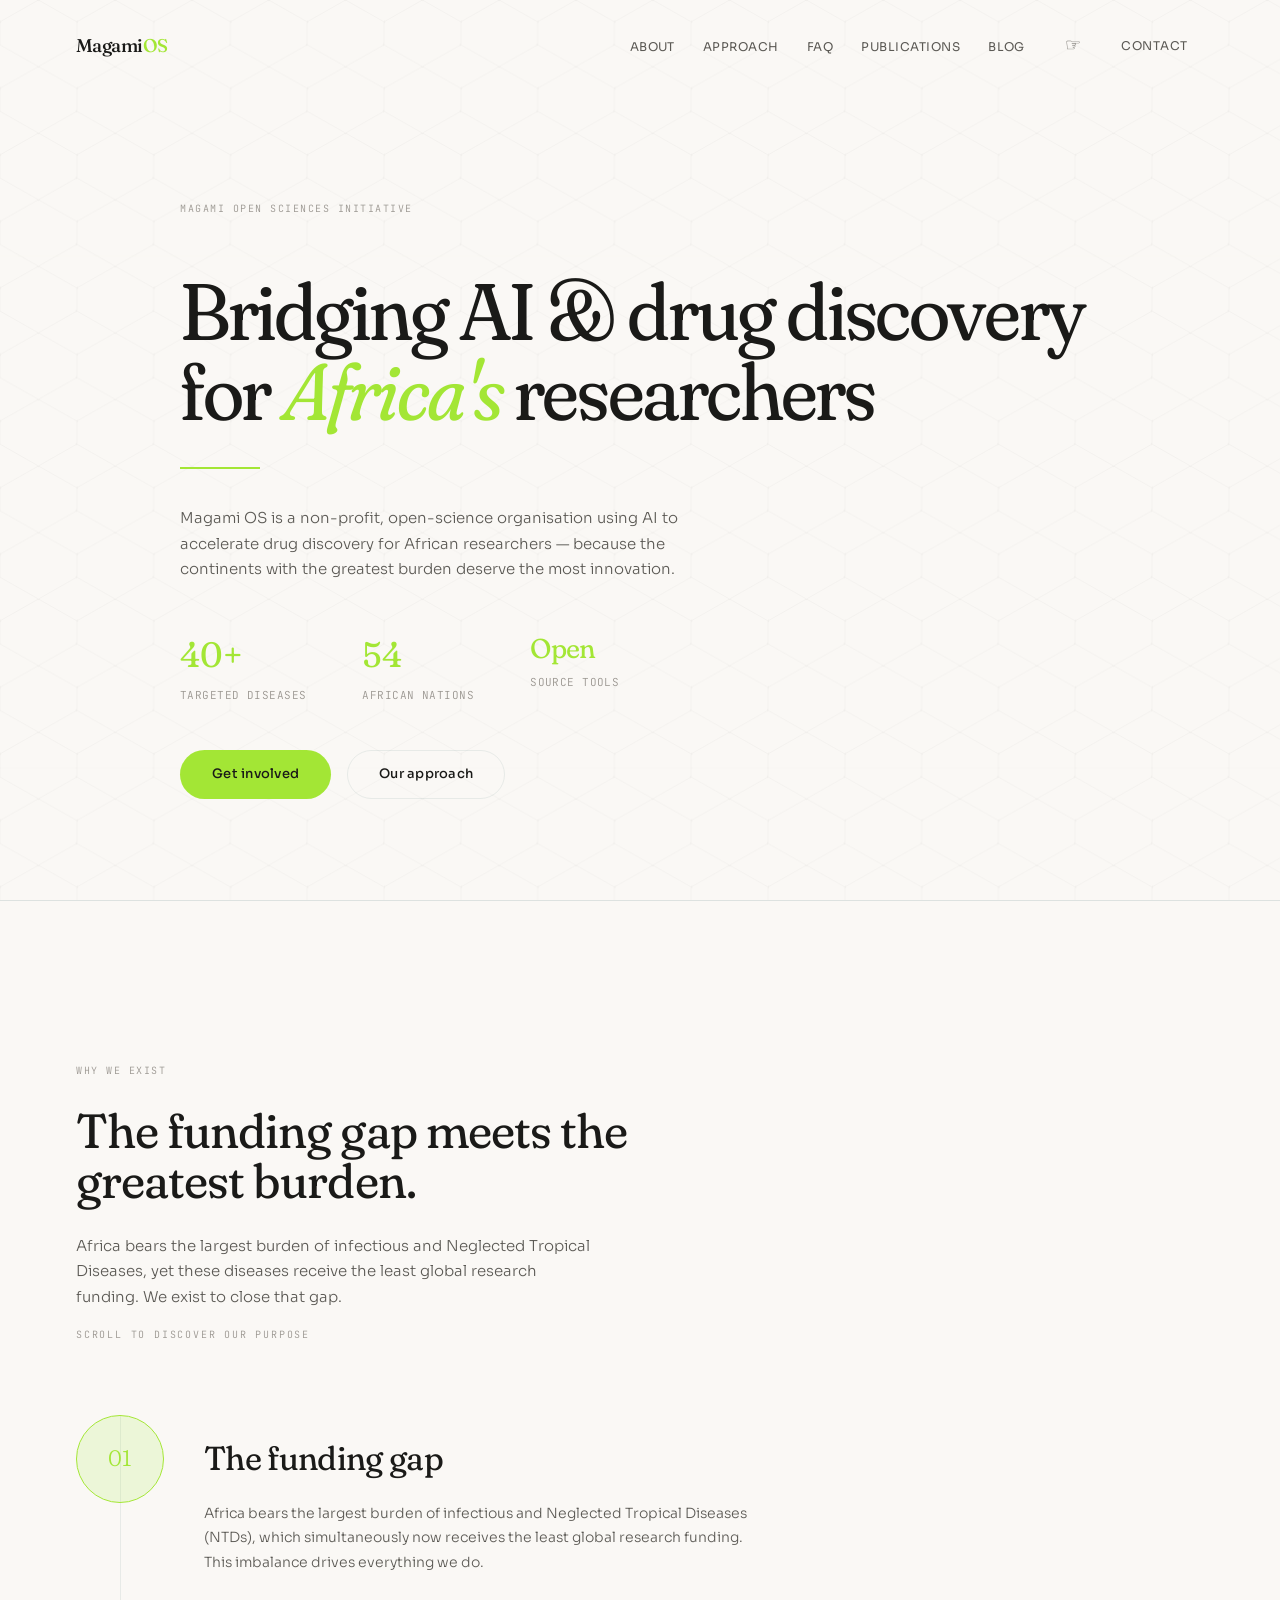
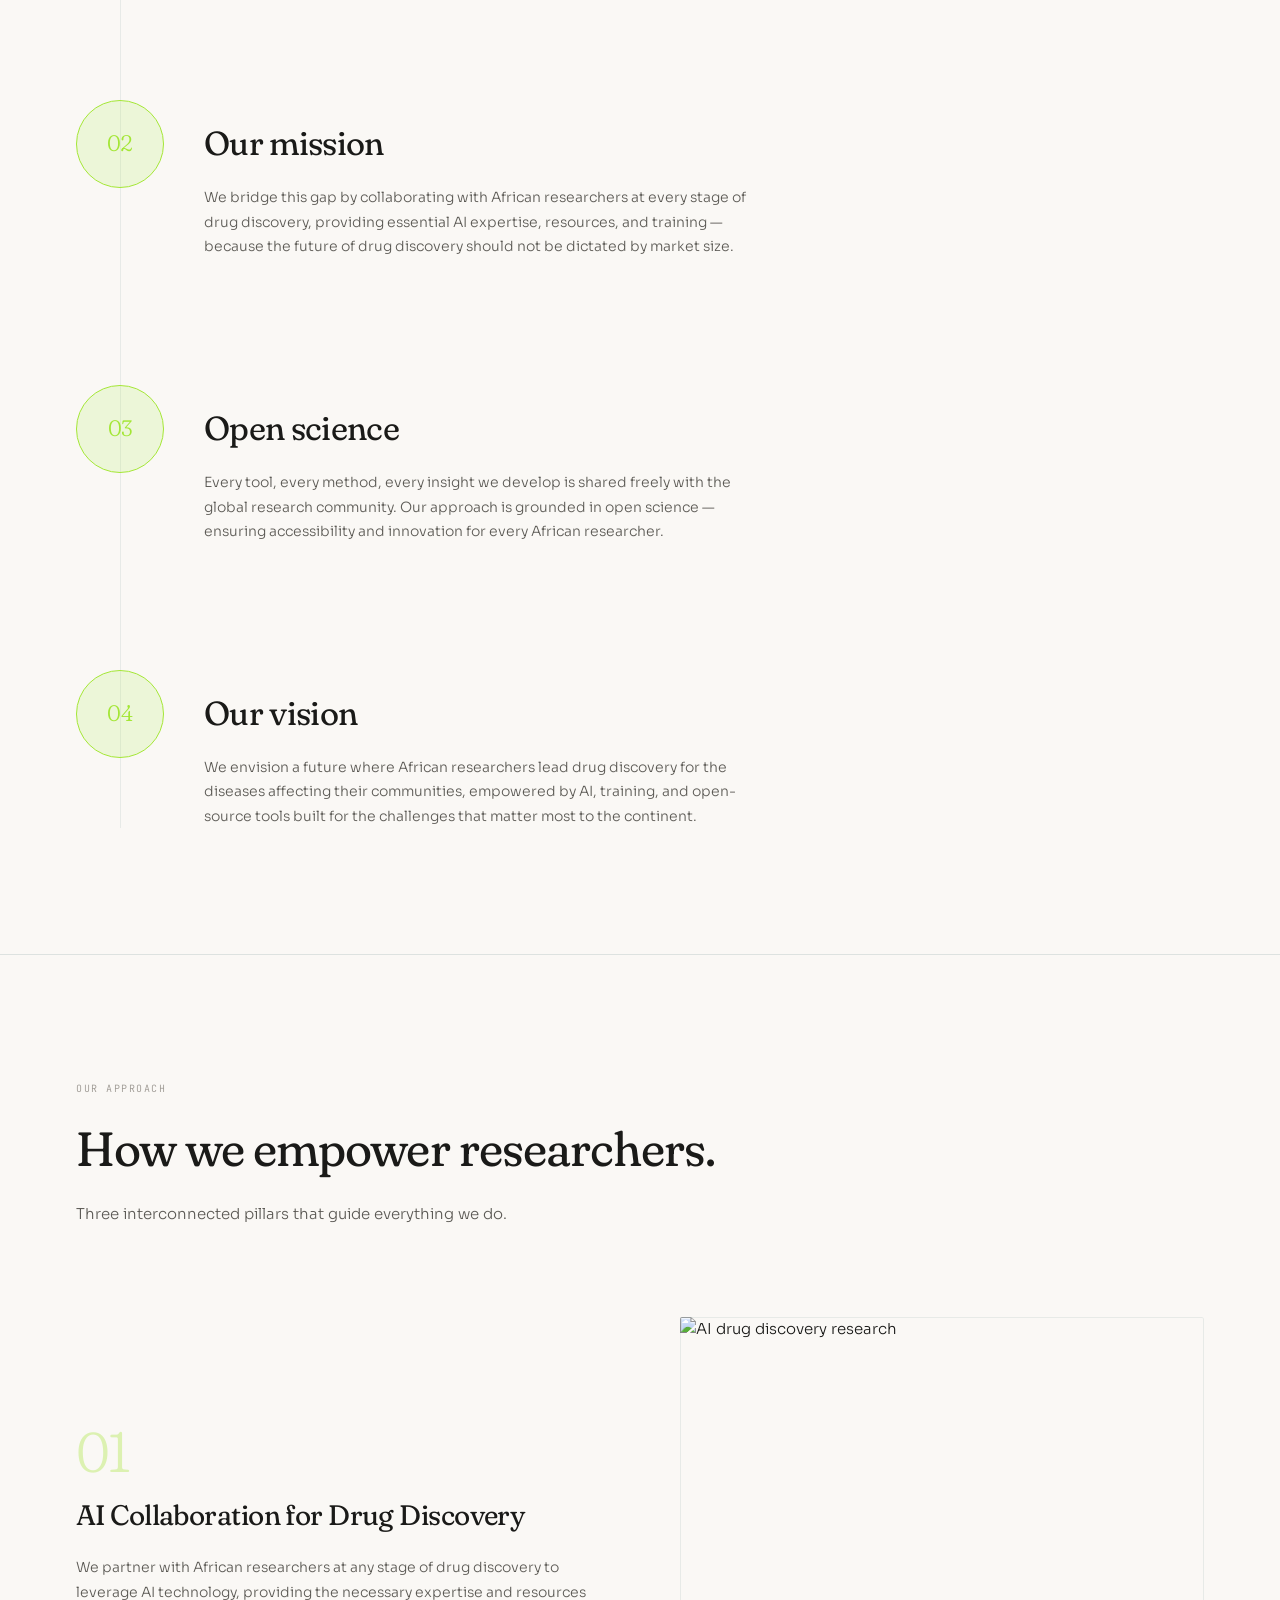
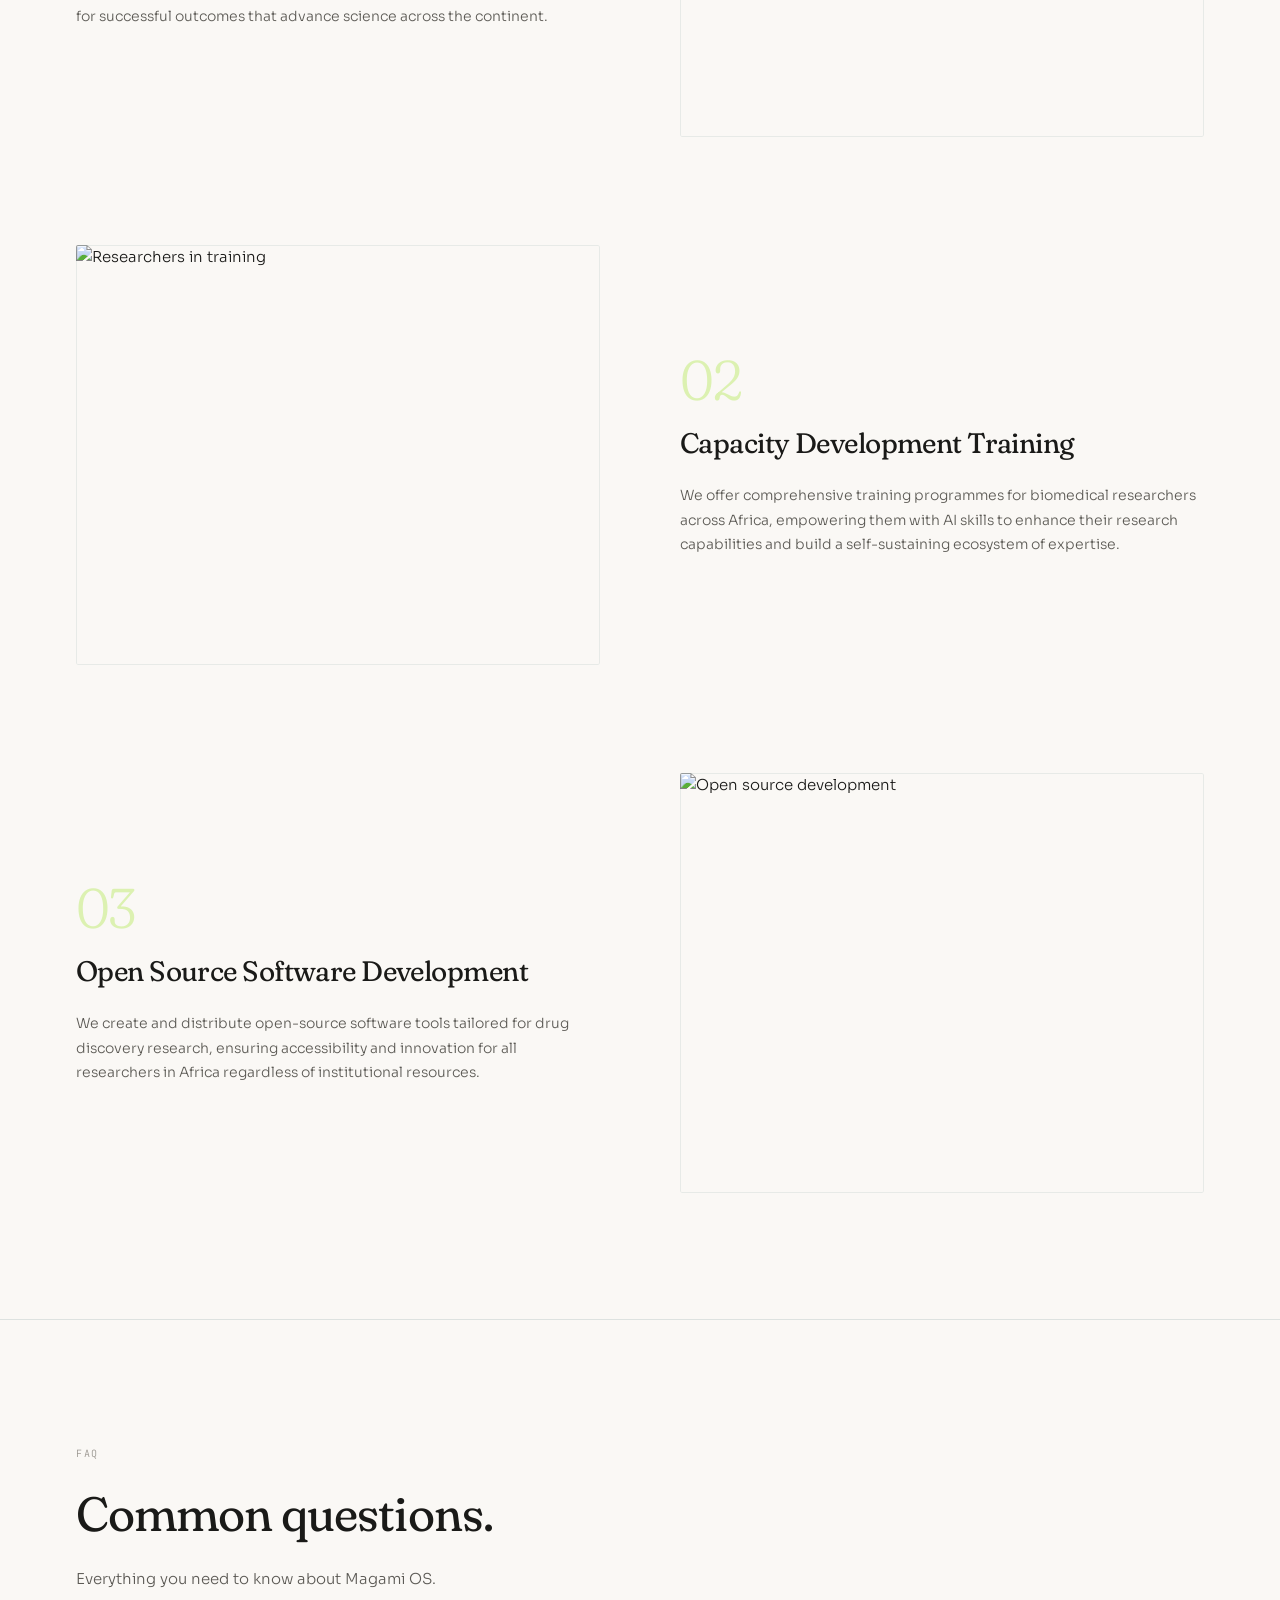
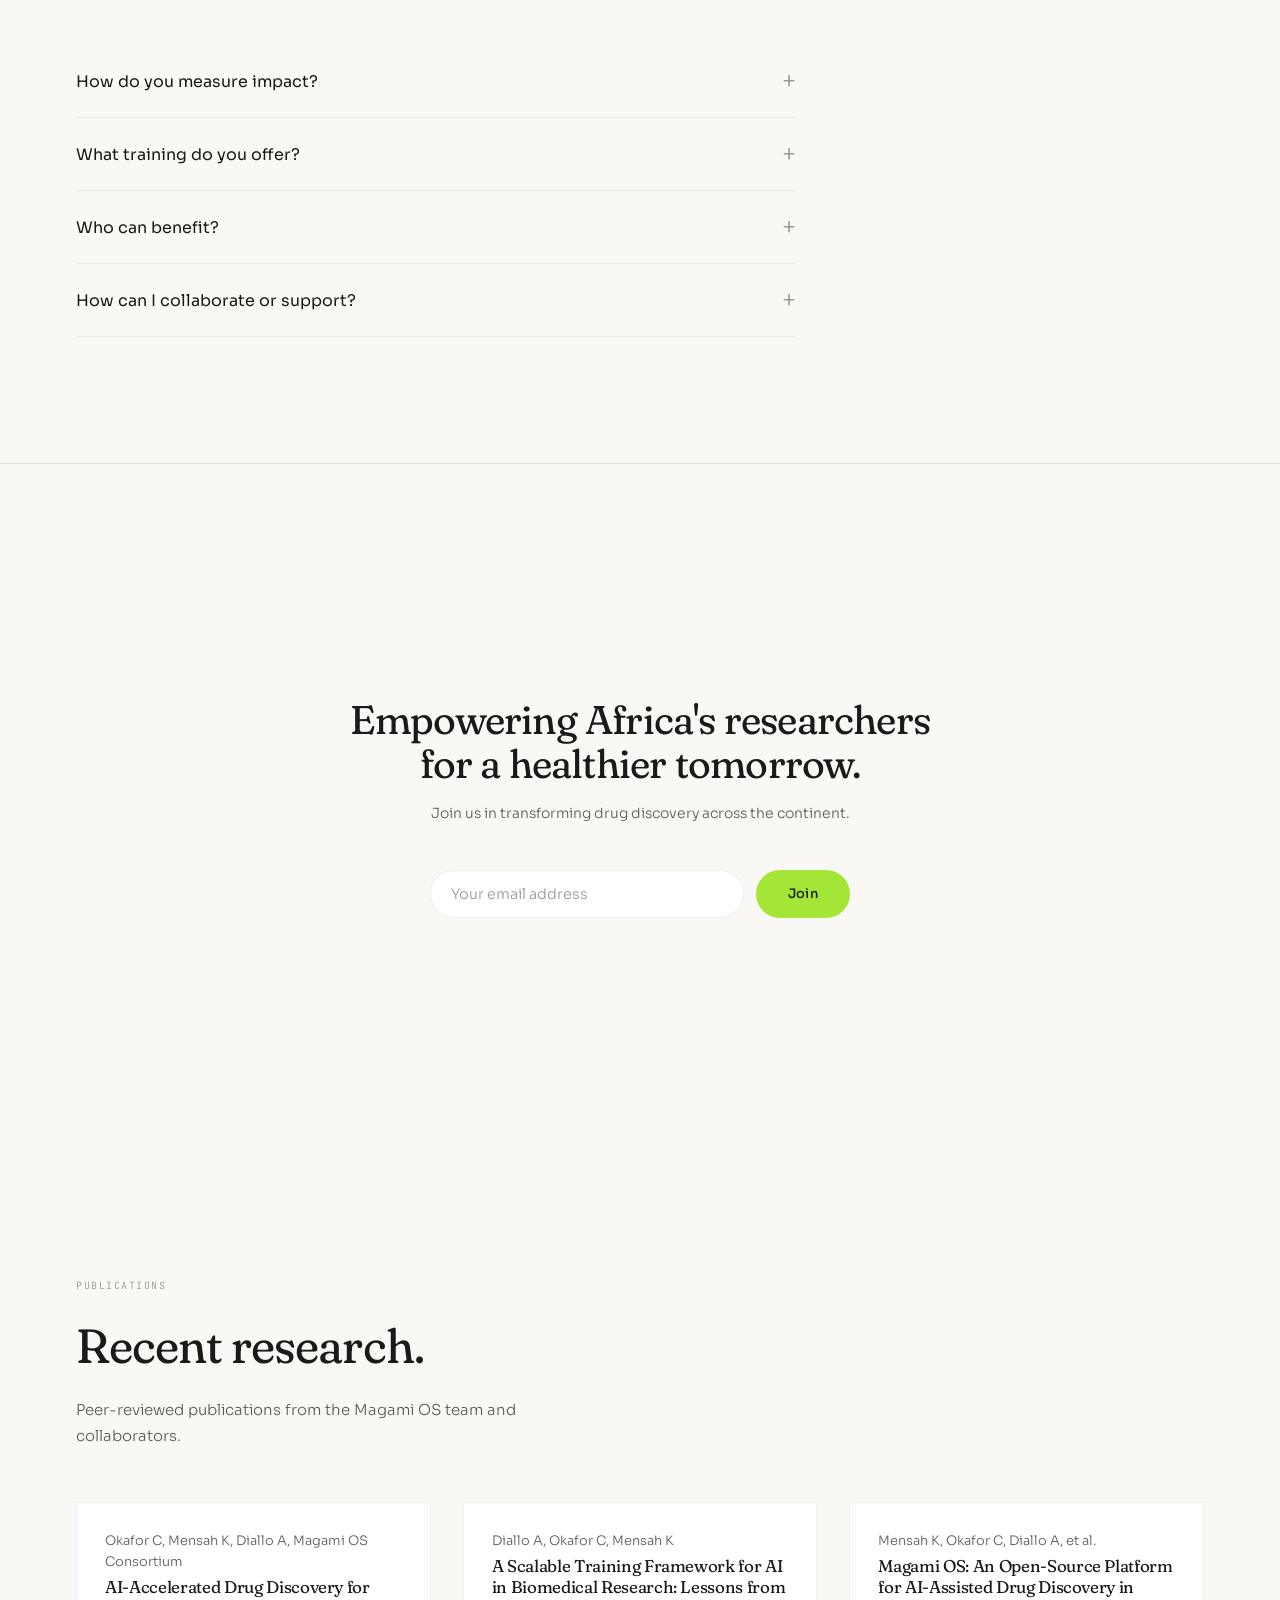
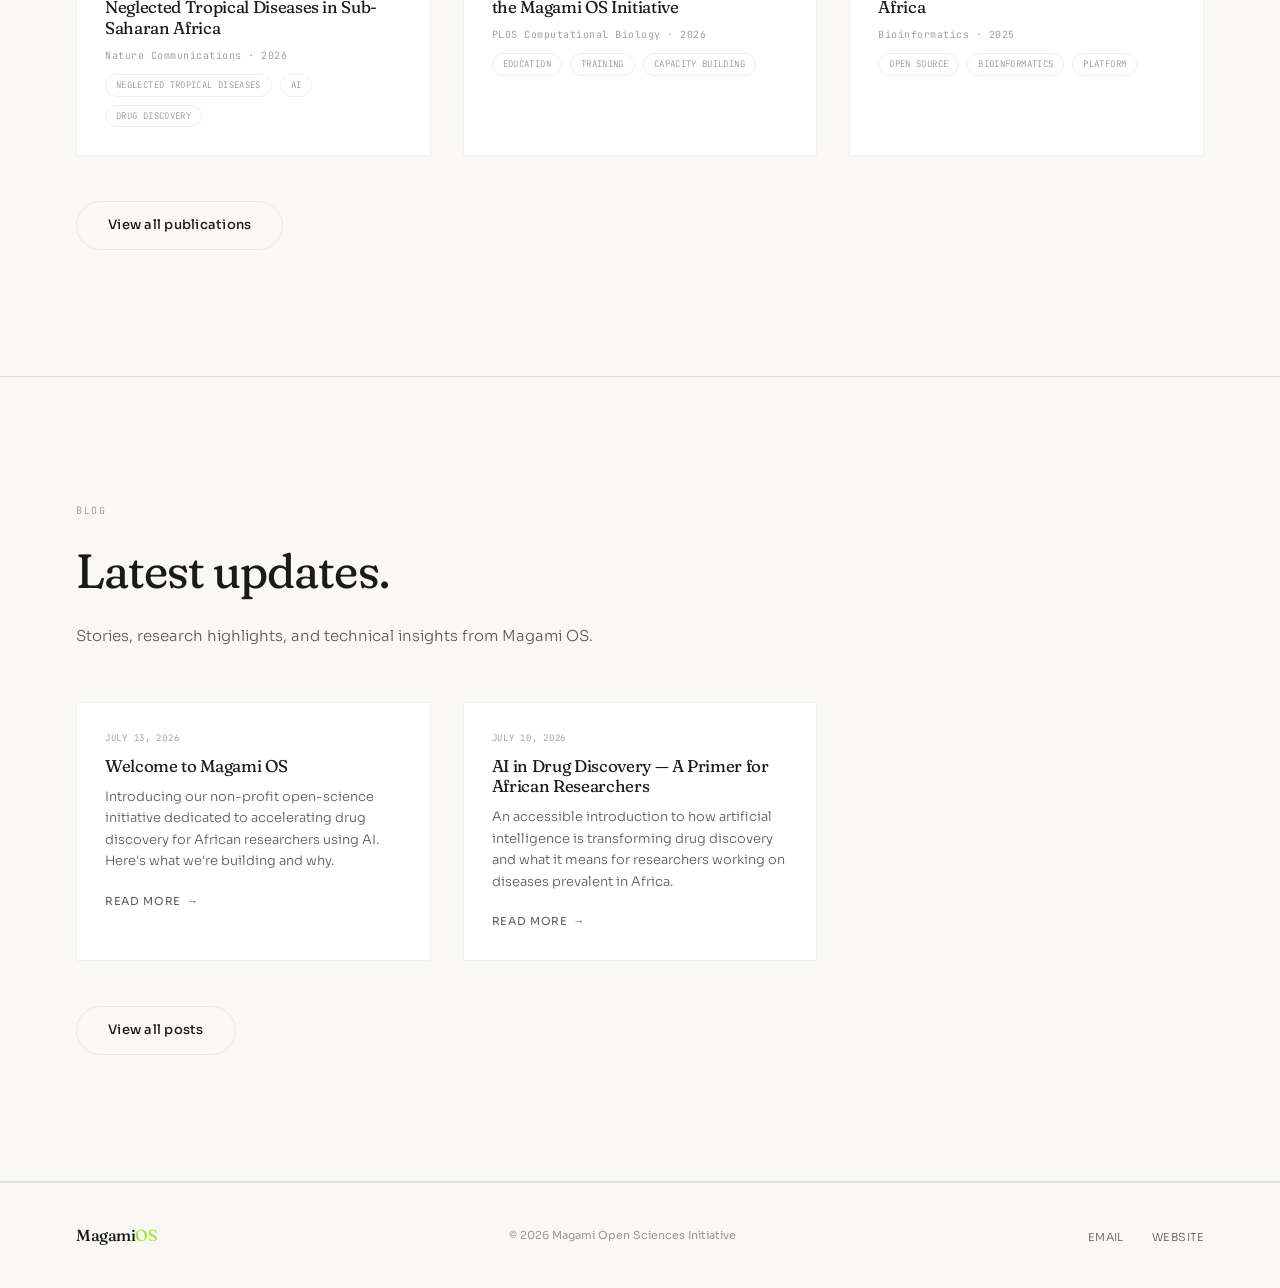
==== index.html @ 49728272 "Add new website design" ====
<!DOCTYPE html>
<html lang="en">
<head>
<meta charset="UTF-8">
<meta name="viewport" content="width=device-width, initial-scale=1.0">
<title>Magami Open Sciences Initiative</title>
<meta name="description" content="Magami OS is a non-profit open-science organisation accelerating drug discovery for African researchers using AI.">
<link rel="preconnect" href="https://fonts.googleapis.com">
<link rel="preconnect" href="https://fonts.gstatic.com" crossorigin>
<link href="https://fonts.googleapis.com/css2?family=Fraunces:ital,opsz,wght,SOFT@0,9..144,300..700,0..100;1,9..144,300..700,0..100&family=Sora:wght@300;400;500;600&family=JetBrains+Mono:wght@400;500&display=swap" rel="stylesheet">
<link rel="stylesheet" href="styles.css">
</head>
<body class="">

<!-- molecular backgrounds -->
<div class="mol-bg mol-light">
  <svg viewBox="0 0 1000 800" xmlns="http://www.w3.org/2000/svg" preserveAspectRatio="xMidYMid slice" opacity="0.035">
    <defs>
      <pattern id="hex-l" x="0" y="0" width="60" height="52" patternUnits="userSpaceOnUse">
        <path d="M30 0 L60 17 L60 35 L30 52 L0 35 L0 17 Z" fill="none" stroke="#1a1a18" stroke-width="0.6"/>
        <circle cx="30" cy="0" r="1" fill="#1a1a18"/>
        <circle cx="0" cy="17" r="1" fill="#1a1a18"/>
        <circle cx="60" cy="35" r="1" fill="#1a1a18"/>
      </pattern>
    </defs>
    <rect width="100%" height="100%" fill="url(#hex-l)"/>
    <line x1="0" y1="200" x2="1000" y2="200" stroke="#a3e635" stroke-width="0.3"/>
    <line x1="0" y1="600" x2="1000" y2="600" stroke="#134e4a" stroke-width="0.3"/>
  </svg>
</div>
<div class="mol-bg mol-dark">
  <svg viewBox="0 0 1000 800" xmlns="http://www.w3.org/2000/svg" preserveAspectRatio="xMidYMid slice" opacity="0.05">
    <defs>
      <pattern id="hex-d" x="0" y="0" width="60" height="52" patternUnits="userSpaceOnUse">
        <path d="M30 0 L60 17 L60 35 L30 52 L0 35 L0 17 Z" fill="none" stroke="#e8e3dd" stroke-width="0.5"/>
        <circle cx="30" cy="0" r="1" fill="#e8e3dd"/>
        <circle cx="0" cy="17" r="1" fill="#e8e3dd"/>
        <circle cx="60" cy="35" r="1" fill="#e8e3dd"/>
      </pattern>
    </defs>
    <rect width="100%" height="100%" fill="url(#hex-d)"/>
    <line x1="0" y1="200" x2="1000" y2="200" stroke="#a3e635" stroke-width="0.3"/>
    <line x1="0" y1="600" x2="1000" y2="600" stroke="#134e4a" stroke-width="0.3"/>
  </svg>
</div>

<header id="header">
  <div class="container">
    <div class="logo">Magami<span>OS</span></div>
    <div class="header-right">
      <ul class="header-nav">
        <li><a href="#about">About</a></li>
        <li><a href="#approach">Approach</a></li>
        <li><a href="#faq">FAQ</a></li>
        <li><a href="publications/index.html">Publications</a></li>
        <li><a href="blog/index.html">Blog</a></li>
      </ul>
      <button class="theme-btn" id="themeToggle" aria-label="Toggle theme">&#9790;</button>
      <a href="#contact" class="header-cta">
        <span>Contact</span>
        <span class="icon"></span>
      </a>
    </div>
  </div>
</header>

<section class="hero">
  <div class="container">
    <div class="hero-eyebrow">Magami Open Sciences Initiative</div>
    <h1>Bridging AI &amp; drug discovery for <em>Africa's</em> researchers</h1>
    <div class="hero-underline"></div>
    <p>Magami OS is a non-profit, open-science organisation using AI to accelerate drug discovery for African researchers &mdash; because the continents with the greatest burden deserve the most innovation.</p>
    <div class="hero-stats">
      <div class="hero-stat">
        <div class="num">40+</div>
        <div class="lbl">targeted diseases</div>
      </div>
      <div class="hero-stat">
        <div class="num">54</div>
        <div class="lbl">African nations</div>
      </div>
      <div class="hero-stat">
        <div class="num" style="font-size:1.7rem">Open</div>
        <div class="lbl">source tools</div>
      </div>
    </div>
    <div class="hero-actions">
      <a href="#contact" class="btn btn-primary">Get involved</a>
      <a href="#approach" class="btn btn-secondary">Our approach</a>
    </div>
  </div>
</section>

<hr>

<section class="process-section" id="about">
  <div class="container">
    <div class="section-label">Why we exist</div>
    <h2 class="section-title">The funding gap meets the greatest burden.</h2>
    <p class="section-desc">Africa bears the largest burden of infectious and Neglected Tropical Diseases, yet these diseases receive the least global research funding. We exist to close that gap.</p>
    <div class="process-hint">scroll to discover our purpose</div>

    <div class="process-steps">
      <div class="process-step" data-step="1">
        <div class="process-num">
          <div class="num-track"><span>01</span></div>
        </div>
        <div class="step-body">
          <h3>The funding gap</h3>
          <p>Africa bears the largest burden of infectious and Neglected Tropical Diseases (NTDs), which simultaneously now receives the least global research funding. This imbalance drives everything we do.</p>
        </div>
      </div>

      <div class="process-step" data-step="2">
        <div class="process-num">
          <div class="num-track"><span>02</span></div>
        </div>
        <div class="step-body">
          <h3>Our mission</h3>
          <p>We bridge this gap by collaborating with African researchers at every stage of drug discovery, providing essential AI expertise, resources, and training — because the future of drug discovery should not be dictated by market size.</p>
        </div>
      </div>

      <div class="process-step" data-step="3">
        <div class="process-num">
          <div class="num-track"><span>03</span></div>
        </div>
        <div class="step-body">
          <h3>Open science</h3>
          <p>Every tool, every method, every insight we develop is shared freely with the global research community. Our approach is grounded in open science — ensuring accessibility and innovation for every African researcher.</p>
        </div>
      </div>

      <div class="process-step" data-step="4">
        <div class="process-num">
          <div class="num-track"><span>04</span></div>
        </div>
        <div class="step-body">
          <h3>Our vision</h3>
          <p>We envision a future where African researchers lead drug discovery for the diseases affecting their communities, empowered by AI, training, and open-source tools built for the challenges that matter most to the continent.</p>
        </div>
      </div>
    </div>
  </div>
</section>

<hr>

<section class="section" id="approach">
  <div class="container">
    <div class="reveal">
      <div class="section-label">Our approach</div>
      <h2 class="section-title">How we empower researchers.</h2>
      <p class="section-desc">Three interconnected pillars that guide everything we do.</p>
    </div>

    <div class="approach-alt">
      <div class="approach-row reveal reveal-delay-1">
        <div class="approach-text">
          <div class="approach-step">01</div>
          <h3>AI Collaboration for Drug Discovery</h3>
          <p>We partner with African researchers at any stage of drug discovery to leverage AI technology, providing the necessary expertise and resources for successful outcomes that advance science across the continent.</p>
        </div>
        <figure class="approach-figure">
          <img src="https://images.unsplash.com/photo-1576086213369-97a306d36557?w=800&q=85&auto=format&fit=crop" alt="AI drug discovery research" loading="lazy">
        </figure>
      </div>

      <div class="approach-row approach-row-reverse reveal reveal-delay-2">
        <div class="approach-text">
          <div class="approach-step">02</div>
          <h3>Capacity Development Training</h3>
          <p>We offer comprehensive training programmes for biomedical researchers across Africa, empowering them with AI skills to enhance their research capabilities and build a self-sustaining ecosystem of expertise.</p>
        </div>
        <figure class="approach-figure">
          <img src="https://images.unsplash.com/photo-1524178232363-1fb2b075b655?w=800&q=85&auto=format&fit=crop" alt="Researchers in training" loading="lazy">
        </figure>
      </div>

      <div class="approach-row reveal reveal-delay-2">
        <div class="approach-text">
          <div class="approach-step">03</div>
          <h3>Open Source Software Development</h3>
          <p>We create and distribute open-source software tools tailored for drug discovery research, ensuring accessibility and innovation for all researchers in Africa regardless of institutional resources.</p>
        </div>
        <figure class="approach-figure">
          <img src="https://images.unsplash.com/photo-1555066931-4365d14bab8c?w=800&q=85&auto=format&fit=crop" alt="Open source development" loading="lazy">
        </figure>
      </div>
    </div>
  </div>
</section>

<hr>

<section class="section" id="faq">
  <div class="container">
    <div class="reveal">
      <div class="section-label">FAQ</div>
      <h2 class="section-title">Common questions.</h2>
      <p class="section-desc">Everything you need to know about Magami OS.</p>
    </div>
    <div class="faq-list reveal reveal-delay-1">
      <div class="faq-item">
        <button class="faq-question">
          How do you measure impact?
          <span class="toggle">+</span>
        </button>
        <div class="faq-answer">We assess our impact through various metrics, including the number of researchers trained, successful collaborations established, and measurable advancements in drug discovery that result from the use of our resources and training.</div>
      </div>
      <div class="faq-item">
        <button class="faq-question">
          What training do you offer?
          <span class="toggle">+</span>
        </button>
        <div class="faq-answer">We offer comprehensive training programmes focused on AI technologies tailored for our partner researchers, which are then extended to other biomedical researchers across Africa to ensure broad access to knowledge and tools.</div>
      </div>
      <div class="faq-item">
        <button class="faq-question">
          Who can benefit?
          <span class="toggle">+</span>
        </button>
        <div class="faq-answer">Our services are designed for African researchers at any stage of drug discovery who wish to incorporate AI into their work, as well as biomedical researchers seeking to enhance their capabilities through training and software resources.</div>
      </div>
      <div class="faq-item">
        <button class="faq-question">
          How can I collaborate or support?
          <span class="toggle">+</span>
        </button>
        <div class="faq-answer">We welcome partnerships with research institutions, individual researchers, and funders who share our vision. Reach out via the section below and we'll respond promptly.</div>
      </div>
    </div>
  </div>
</section>

<hr>

<section class="section" id="contact">
  <div class="container">
    <div class="cta-block reveal">
      <h2>Empowering Africa's researchers<br>for a healthier tomorrow.</h2>
      <p>Join us in transforming drug discovery across the continent.</p>
      <form class="cta-form" onsubmit="event.preventDefault();alert('Thank you. We\'ll be in touch.')">
        <input type="email" placeholder="Your email address" required>
        <button type="submit" class="btn btn-primary">Join</button>
      </form>
    </div>
  </div>
</section>

<section class="section" id="publications">
  <div class="container">
    <div class="reveal">
      <div class="section-label">Publications</div>
      <h2 class="section-title">Recent research.</h2>
      <p class="section-desc">Peer-reviewed publications from the Magami OS team and collaborators.</p>
    </div>
    <div class="blog-preview reveal reveal-delay-1" id="pub-preview"></div>
    <div style="margin-top:5vh"><a href="publications/index.html" class="btn btn-secondary">View all publications</a></div>
  </div>
</section>

<hr>

<section class="section" id="blog">
  <div class="container">
    <div class="reveal">
      <div class="section-label">Blog</div>
      <h2 class="section-title">Latest updates.</h2>
      <p class="section-desc">Stories, research highlights, and technical insights from Magami OS.</p>
    </div>
    <div class="blog-preview reveal reveal-delay-1" id="blog-preview"></div>
    <div style="margin-top:5vh"><a href="blog/index.html" class="btn btn-secondary">View all posts</a></div>
  </div>
</section>

<hr>

<footer>
  <div class="container">
    <div class="logo" style="font-size:1rem">Magami<span>OS</span></div>
    <div class="copy">&copy; 2026 Magami Open Sciences Initiative</div>
    <ul class="foot-nav">
      <li><a href="mailto:hello@magamios.org">Email</a></li>
      <li><a href="https://magamios.org" target="_blank">Website</a></li>
    </ul>
  </div>
</footer>

<script src="script.js"></script>
<script>
fetch('blog/posts/posts.json')
  .then(function(r) { return r.json(); })
  .then(function(posts) {
    var preview = document.getElementById('blog-preview');
    if (!preview || !posts.length) return;
    posts.slice(0, 3).forEach(function(post) {
      var dateObj = post.date ? new Date(post.date) : null;
      var formatted = dateObj ? dateObj.toLocaleDateString('en-US', { year: 'numeric', month: 'long', day: 'numeric' }) : '';
      var card = document.createElement('article');
      card.className = 'blog-preview-card';
      card.innerHTML = [
        '<div class="blog-preview-body">',
        '<div class="blog-preview-meta">',
        formatted ? '<span>' + formatted + '</span>' : '',
        '</div>',
        '<h3>' + post.title + '</h3>',
        '<p>' + post.excerpt + '</p>',
        '<a href="blog/post.html?slug=' + post.slug + '" class="blog-card-link">Read more <span class="arrow">&rarr;</span></a>',
        '</div>'
      ].join('');
      preview.appendChild(card);
    });
  })
  .catch(function() {});

fetch('publications/papers/papers.json')
  .then(function(r) { return r.json(); })
  .then(function(pubs) {
    var preview = document.getElementById('pub-preview');
    if (!preview || !pubs.length) return;
    pubs.slice(0, 3).forEach(function(pub) {
      var card = document.createElement('article');
      card.className = 'blog-preview-card';
      var tagsHtml = '';
      if (pub.tags && pub.tags.length) {
        tagsHtml = '<div style="margin-top:10px;display:flex;gap:8px;flex-wrap:wrap">' + pub.tags.slice(0, 3).map(function(t) {
          return '<span style="font-family:\'JetBrains Mono\',monospace;font-size:clamp(9px,0.55vw,10px);letter-spacing:.04em;text-transform:uppercase;padding:3px 10px;border:1px solid var(--border);border-radius:100px;color:var(--text-muted)">' + t + '</span>';
        }).join('') + '</div>';
      }
      card.innerHTML = [
        '<div class="blog-preview-body">',
        '<div class="pub-authors">' + pub.authors + '</div>',
        '<h3>' + pub.title + '</h3>',
        '<div class="pub-venue">' + pub.journal + ' &middot; ' + pub.year + '</div>',
        tagsHtml,
        '</div>'
      ].join('');
      preview.appendChild(card);
    });
  })
  .catch(function() {});
</script>
</body>
</html>
---- styles.css ----
*,*::before,*::after{margin:0;padding:0;box-sizing:border-box}
html{scroll-behavior:smooth}
:root{
  --bg:#faf8f5;
  --bg-alt:#f5f2ed;
  --surface:#ffffff;
  --text:#1a1a18;
  --text-secondary:#5c5a55;
  --text-muted:#9a9690;
  --primary:#134e4a;
  --primary-light:rgba(19,78,74,0.08);
  --accent:#a3e635;
  --accent-light:rgba(163,230,53,0.15);
  --accent-glow:rgba(163,230,53,0.06);
  --border:rgba(19,78,74,0.08);
  --rule:rgba(19,78,74,0.12);
  --nav-bg:rgba(250,248,245,0.88);
}
html.dark{
  --bg:#0a0a0a;
  --bg-alt:#0e0e0e;
  --surface:#111111;
  --text:#e8e3dd;
  --text-secondary:#a09888;
  --text-muted:#6b655a;
  --primary:#134e4a;
  --primary-light:rgba(19,78,74,0.15);
  --accent:#a3e635;
  --accent-light:rgba(163,230,53,0.12);
  --accent-glow:rgba(163,230,53,0.04);
  --border:rgba(232,227,221,0.06);
  --rule:rgba(232,227,221,0.10);
  --nav-bg:rgba(10,10,10,0.85);
}
::selection{background:rgba(163,230,53,0.25);color:var(--text)}
body{font-family:'Sora',-apple-system,sans-serif;background:var(--bg);color:var(--text);-webkit-font-smoothing:antialiased;font-size:clamp(15px,1.05vw,17px);font-weight:300;line-height:1.6;transition:background .4s,color .4s}
a{color:inherit;text-decoration:none}
img{max-width:100%;display:block}
.container{max-width:1200px;margin:0 auto;padding:0 36px}

.mol-bg{position:fixed;inset:0;z-index:-1;pointer-events:none;overflow:hidden;transition:opacity .5s}
.mol-dark{opacity:0}
html.dark .mol-light{opacity:0}
html.dark .mol-dark{opacity:1}

header{position:fixed;top:0;left:0;right:0;z-index:100;padding:28px 0;transition:background .4s,backdrop-filter .4s}
header.scrolled{background:var(--nav-bg);backdrop-filter:blur(16px);-webkit-backdrop-filter:blur(16px)}
header .container{display:flex;align-items:center;justify-content:space-between}
.logo{font-family:'Fraunces',serif;font-size:1.15rem;font-weight:500;letter-spacing:-.03em}
.logo span{color:var(--accent)}
.header-right{display:flex;align-items:center;gap:32px}
.header-nav{display:flex;gap:28px;list-style:none}
.header-nav a{font-size:clamp(12px,0.8vw,13px);font-weight:400;color:var(--text-secondary);letter-spacing:.04em;text-transform:uppercase;transition:color .3s}
.header-nav a:hover{color:var(--text)}
.theme-btn{background:none;border:none;cursor:pointer;padding:8px;border-radius:50%;color:var(--text-secondary);font-size:1.15rem;line-height:1;display:flex;align-items:center;justify-content:center;transition:color .3s,background .3s;font-family:'Sora',sans-serif}
.theme-btn:hover{color:var(--text);background:var(--primary-light)}
.header-cta{display:flex;align-items:center;gap:10px;font-size:clamp(12px,0.8vw,13px);font-weight:400;letter-spacing:.06em;text-transform:uppercase;color:var(--text-secondary);background:none;border:none;cursor:pointer;padding:8px 0;font-family:'Sora',sans-serif;transition:color .3s}
.header-cta:hover{color:var(--accent)}
.header-cta .icon{width:6px;height:6px;border-radius:50%;background:var(--accent);opacity:0;transition:opacity .4s}
.header-cta:hover .icon{opacity:1}

.hero{min-height:100vh;display:flex;align-items:center;padding-top:100px}
.hero-eyebrow{font-family:'JetBrains Mono',monospace;font-size:clamp(10px,0.65vw,11px);letter-spacing:.15em;text-transform:uppercase;color:var(--text-muted);margin-bottom:6vh}
.hero h1{font-family:'Fraunces',serif;font-weight:400;font-size:clamp(40px,7vw,80px);line-height:1;letter-spacing:-.03em;max-width:920px;font-variation-settings:'SOFT'80;margin-bottom:4vh}
.hero h1 em{font-style:italic;font-variation-settings:'SOFT'80;color:var(--accent)}
.hero-underline{width:80px;height:2px;background:var(--accent);margin-bottom:4vh;transform-origin:left;animation:drawIn 1.2s cubic-bezier(.22,.61,.36,1) forwards;opacity:0}
@keyframes drawIn{0%{transform:scaleX(0);opacity:0}100%{transform:scaleX(1);opacity:1}}
.hero p{font-size:clamp(15px,1.1vw,17px);color:var(--text-secondary);max-width:560px;line-height:1.7;margin-bottom:5vh;font-weight:300}
.hero-stats{display:flex;gap:56px;margin-bottom:5vh;flex-wrap:wrap}
.hero-stat .num{font-family:'Fraunces',serif;font-size:2.2rem;font-weight:400;letter-spacing:-.02em;font-variation-settings:'SOFT'80;color:var(--accent)}
.hero-stat .lbl{font-size:clamp(11px,0.7vw,12px);color:var(--text-muted);letter-spacing:.04em;text-transform:uppercase;margin-top:4px;font-family:'JetBrains Mono',monospace}
.hero-actions{display:flex;gap:16px;flex-wrap:wrap}
.btn{display:inline-flex;align-items:center;gap:10px;padding:14px 32px;border-radius:100px;font-weight:500;font-size:clamp(13px,0.85vw,14px);letter-spacing:.02em;transition:all .35s;cursor:pointer;border:none;font-family:'Sora',sans-serif}
.btn-primary{background:var(--accent);color:#1a1a18}
.btn-primary:hover{background:#84cc16;transform:translateY(-2px)}
.btn-secondary{background:transparent;color:var(--text);border:1px solid var(--border);padding:13px 31px}
.btn-secondary:hover{border-color:var(--accent);color:var(--accent);background:var(--accent-light);transform:translateY(-2px)}
html.dark .btn-primary{color:#1a1a18}

hr{border:none;border-top:1px solid var(--rule);margin:0}

.section{padding:14vh 0}
.section-label{font-family:'JetBrains Mono',monospace;font-size:clamp(10px,0.65vw,11px);letter-spacing:.15em;text-transform:uppercase;color:var(--text-muted);margin-bottom:3vh}
.section-title{font-family:'Fraunces',serif;font-weight:400;font-size:clamp(32px,3.8vw,48px);line-height:1.04;letter-spacing:-.02em;max-width:700px;margin-bottom:3vh;font-variation-settings:'SOFT'80}
.section-desc{font-size:clamp(15px,1.05vw,16px);color:var(--text-secondary);max-width:520px;line-height:1.7;font-weight:300}

.process-section{padding:18vh 0 14vh}
.process-hint{font-family:'JetBrains Mono',monospace;font-size:clamp(10px,0.65vw,11px);letter-spacing:.18em;text-transform:uppercase;color:var(--text-muted);margin-top:2vh}
.process-steps{margin-top:8vh;position:relative}
.process-steps::before{content:'';position:absolute;left:44px;top:0;bottom:0;width:1px;background:var(--border)}
.process-step{display:grid;grid-template-columns:88px 1fr;gap:40px;margin-bottom:14vh;position:relative}
.process-step:last-child{margin-bottom:0}
.process-num{position:relative;z-index:1}
.process-num .num-track{display:flex;align-items:center;justify-content:center;width:88px;height:88px;border-radius:50%;border:1.5px solid var(--border);background:var(--bg);transition:border-color .8s,background .8s}
.process-step.active .num-track{border-color:var(--accent);background:var(--accent-light)}
.process-num .num-track span{font-family:'Fraunces',serif;font-size:1.4rem;font-weight:300;letter-spacing:-.02em;color:var(--text-muted);transition:color .8s;font-variation-settings:'SOFT'100}
.process-step.active .num-track span{color:var(--accent)}
.process-step .step-body{padding-top:16px}
.process-step .step-body h3{font-family:'Fraunces',serif;font-weight:400;font-size:clamp(24px,2.6vw,36px);letter-spacing:-.02em;margin-bottom:16px;font-variation-settings:'SOFT'80}
.process-step .step-body p{color:var(--text-secondary);font-weight:300;line-height:1.75;font-size:clamp(14px,1vw,16px);max-width:560px}
.process-step{opacity:0;transform:translateY(30px);transition:opacity .9s cubic-bezier(.22,.61,.36,1),transform .9s cubic-bezier(.22,.61,.36,1)}
.process-step.active{opacity:1;transform:translateY(0)}
.process-step .step-body{opacity:0;transform:translateY(20px);transition:opacity .7s cubic-bezier(.22,.61,.36,1) .15s,transform .7s cubic-bezier(.22,.61,.36,1) .15s}
.process-step.active .step-body{opacity:1;transform:translateY(0)}

.approach-alt{margin-top:10vh}
.approach-row{display:grid;grid-template-columns:1fr 1fr;gap:80px;align-items:center;margin-bottom:12vh}
.approach-row:last-child{margin-bottom:0}
.approach-row-reverse{direction:rtl}
.approach-row-reverse .approach-text,.approach-row-reverse .approach-figure{direction:ltr}
.approach-step{font-family:'Fraunces',serif;font-size:3.5rem;font-weight:300;letter-spacing:-.04em;color:var(--accent);opacity:.35;line-height:1;margin-bottom:12px;font-variation-settings:'SOFT'100}
.approach-text h3{font-family:'Fraunces',serif;font-weight:400;font-size:clamp(22px,2.2vw,32px);letter-spacing:-.02em;margin-bottom:18px;font-variation-settings:'SOFT'80}
.approach-text p{color:var(--text-secondary);font-weight:300;line-height:1.75;font-size:clamp(14px,1vw,15px)}
.approach-figure{position:relative;overflow:hidden;border-radius:2px}
.approach-figure img{width:100%;height:420px;object-fit:cover;transition:transform .6s}
.approach-figure:hover img{transform:scale(1.02)}
.approach-figure::after{content:'';position:absolute;inset:0;box-shadow:inset 0 0 0 1px var(--border);pointer-events:none;border-radius:2px}

.faq-list{max-width:720px;margin-top:6vh}
.faq-item{border-bottom:1px solid var(--border);padding:20px 0}
.faq-question{display:flex;justify-content:space-between;align-items:center;cursor:pointer;font-size:1rem;font-weight:400;background:none;border:none;width:100%;text-align:left;padding:4px 0;font-family:'Sora',sans-serif;transition:color .3s;color:var(--text)}
.faq-question:hover{color:var(--accent)}
.faq-question .toggle{font-size:1.5rem;color:var(--text-muted);font-weight:300;line-height:1;transition:transform .4s;font-family:'Sora',sans-serif}
.faq-item.open .faq-question .toggle{transform:rotate(45deg)}
.faq-answer{max-height:0;overflow:hidden;transition:max-height .5s ease,padding .5s;padding:0;color:var(--text-secondary);font-weight:300;font-size:.95rem;line-height:1.7}
.faq-item.open .faq-answer{max-height:300px;padding-top:16px}

.cta-block{text-align:center;padding:12vh 0}
.cta-block h2{font-family:'Fraunces',serif;font-weight:400;font-size:clamp(28px,3.2vw,40px);line-height:1.1;letter-spacing:-.02em;margin-bottom:16px;font-variation-settings:'SOFT'80}
.cta-block p{color:var(--text-secondary);font-weight:300;max-width:420px;margin:0 auto 5vh;font-size:clamp(14px,1vw,15px);line-height:1.6}
.cta-form{display:flex;gap:12px;max-width:420px;margin:0 auto;flex-wrap:wrap;justify-content:center}
.cta-form input{flex:1;min-width:220px;padding:14px 20px;border-radius:100px;border:1px solid var(--border);background:var(--surface);color:var(--text);font-size:.9rem;font-family:'Sora',sans-serif;outline:none;transition:border-color .3s;font-weight:300}
.cta-form input::placeholder{color:var(--text-muted)}
.cta-form input:focus{border-color:var(--accent)}

footer{padding:40px 0;border-top:1px solid var(--rule)}
footer .container{display:flex;justify-content:space-between;align-items:center;flex-wrap:wrap;gap:20px}
footer .copy{font-size:clamp(11px,0.7vw,12px);color:var(--text-muted);font-weight:400}
footer .foot-nav{display:flex;gap:28px;list-style:none}
footer .foot-nav a{font-size:clamp(11px,0.7vw,12px);color:var(--text-secondary);letter-spacing:.04em;text-transform:uppercase;transition:color .3s}
footer .foot-nav a:hover{color:var(--accent)}

.reveal{opacity:0;transform:translateY(24px);transition:opacity .8s cubic-bezier(.22,.61,.36,1),transform .8s cubic-bezier(.22,.61,.36,1)}
.reveal.visible{opacity:1;transform:translateY(0)}
.reveal-delay-1{transition-delay:.12s}
.reveal-delay-2{transition-delay:.24s}

.blog-preview{display:grid;grid-template-columns:repeat(auto-fill,minmax(340px,1fr));gap:32px;margin-top:6vh}
.blog-preview-card{border:1px solid var(--border);border-radius:2px;transition:border-color .3s,transform .3s;background:var(--surface)}
.blog-preview-card:hover{border-color:var(--accent);transform:translateY(-4px)}
.blog-preview-body{padding:28px}
.blog-preview-meta{display:flex;gap:16px;font-family:'JetBrains Mono',monospace;font-size:clamp(9px,0.6vw,10px);letter-spacing:.08em;text-transform:uppercase;color:var(--text-muted);margin-bottom:10px}
.blog-preview-body h3{font-family:'Fraunces',serif;font-weight:400;font-size:clamp(17px,1.3vw,21px);letter-spacing:-.02em;margin-bottom:10px;font-variation-settings:'SOFT'80;line-height:1.2}
.blog-preview-body p{color:var(--text-secondary);font-weight:300;font-size:clamp(13px,0.85vw,14px);line-height:1.65;margin-bottom:16px}
.blog-card-link{font-size:clamp(11px,0.7vw,12px);font-weight:400;letter-spacing:.06em;text-transform:uppercase;color:var(--text-secondary);transition:color .3s;display:inline-flex;align-items:center;gap:6px;font-family:'Sora',sans-serif}
.blog-card-link:hover{color:var(--accent)}
.blog-card-link .arrow{transition:transform .3s;display:inline-block}
.blog-card-link:hover .arrow{transform:translateX(4px)}

.pub-authors{font-size:clamp(13px,0.85vw,14px);color:var(--text-secondary);font-weight:300;margin-bottom:4px}
.pub-venue{font-family:'JetBrains Mono',monospace;font-size:clamp(10px,0.65vw,11px);letter-spacing:.05em;color:var(--text-muted);margin-bottom:8px}
.pub-tags{display:flex;gap:8px;flex-wrap:wrap}
.pub-tag{font-family:'JetBrains Mono',monospace;font-size:clamp(9px,0.55vw,10px);letter-spacing:.04em;text-transform:uppercase;padding:3px 10px;border:1px solid var(--border);border-radius:100px;color:var(--text-muted);transition:border-color .3s,color .3s}
.pub-tag:hover{border-color:var(--accent);color:var(--accent)}

@media(max-width:960px){
  .section{padding:10vh 0}
  .process-section{padding:12vh 0 10vh}
  .approach-row{grid-template-columns:1fr;gap:32px;margin-bottom:8vh}
  .approach-row-reverse{direction:ltr}
  .approach-figure img{height:280px}
  .process-step{grid-template-columns:64px 1fr;gap:24px;margin-bottom:10vh}
  .process-num .num-track{width:64px;height:64px}
  .process-num .num-track span{font-size:1.1rem}
  .process-steps::before{left:32px}
  .hero h1{font-size:clamp(34px,9vw,48px)}
  .hero-stats{gap:32px}
  .header-nav{display:none}
  .blog-preview{grid-template-columns:1fr}
  footer .container{flex-direction:column;text-align:center}
}
@media(max-width:480px){
  .container{padding:0 24px}
  .hero h1{font-size:clamp(28px,10vw,36px)}
  .hero-stats{flex-direction:column;gap:20px}
}
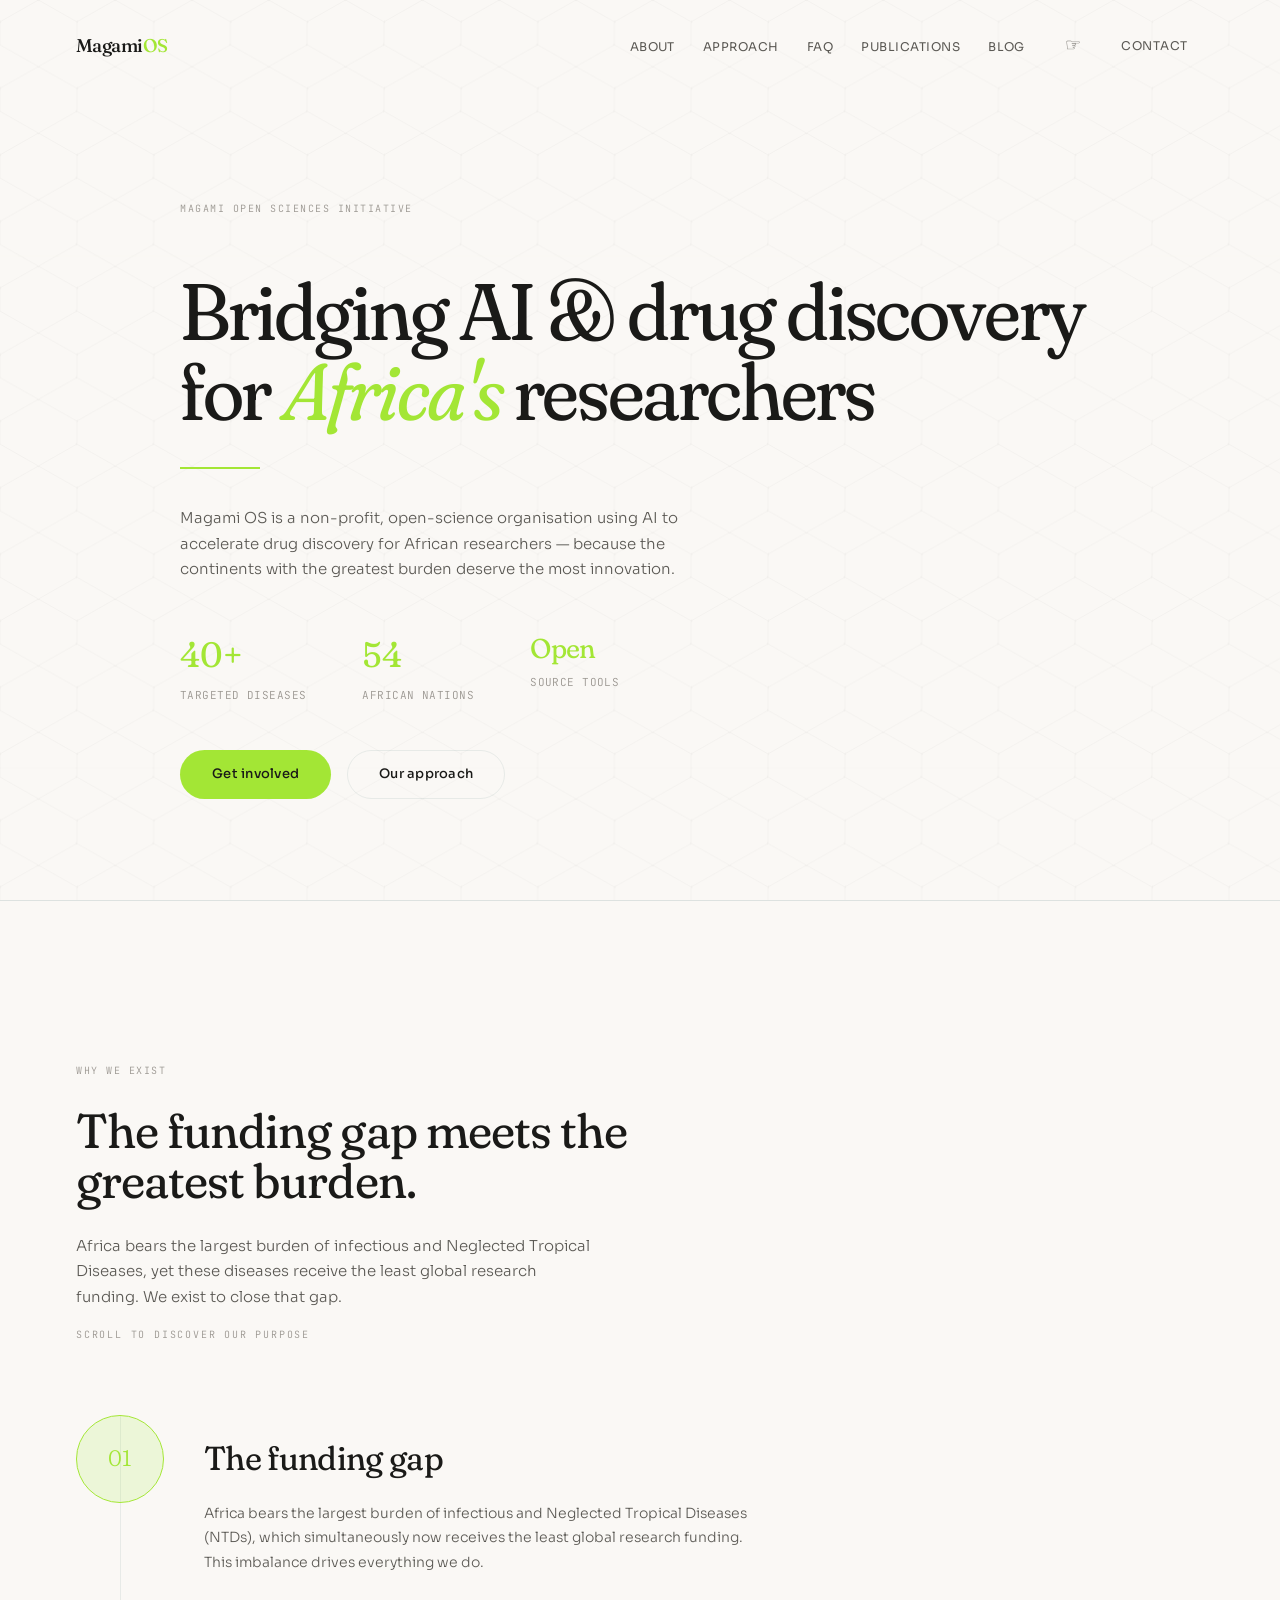
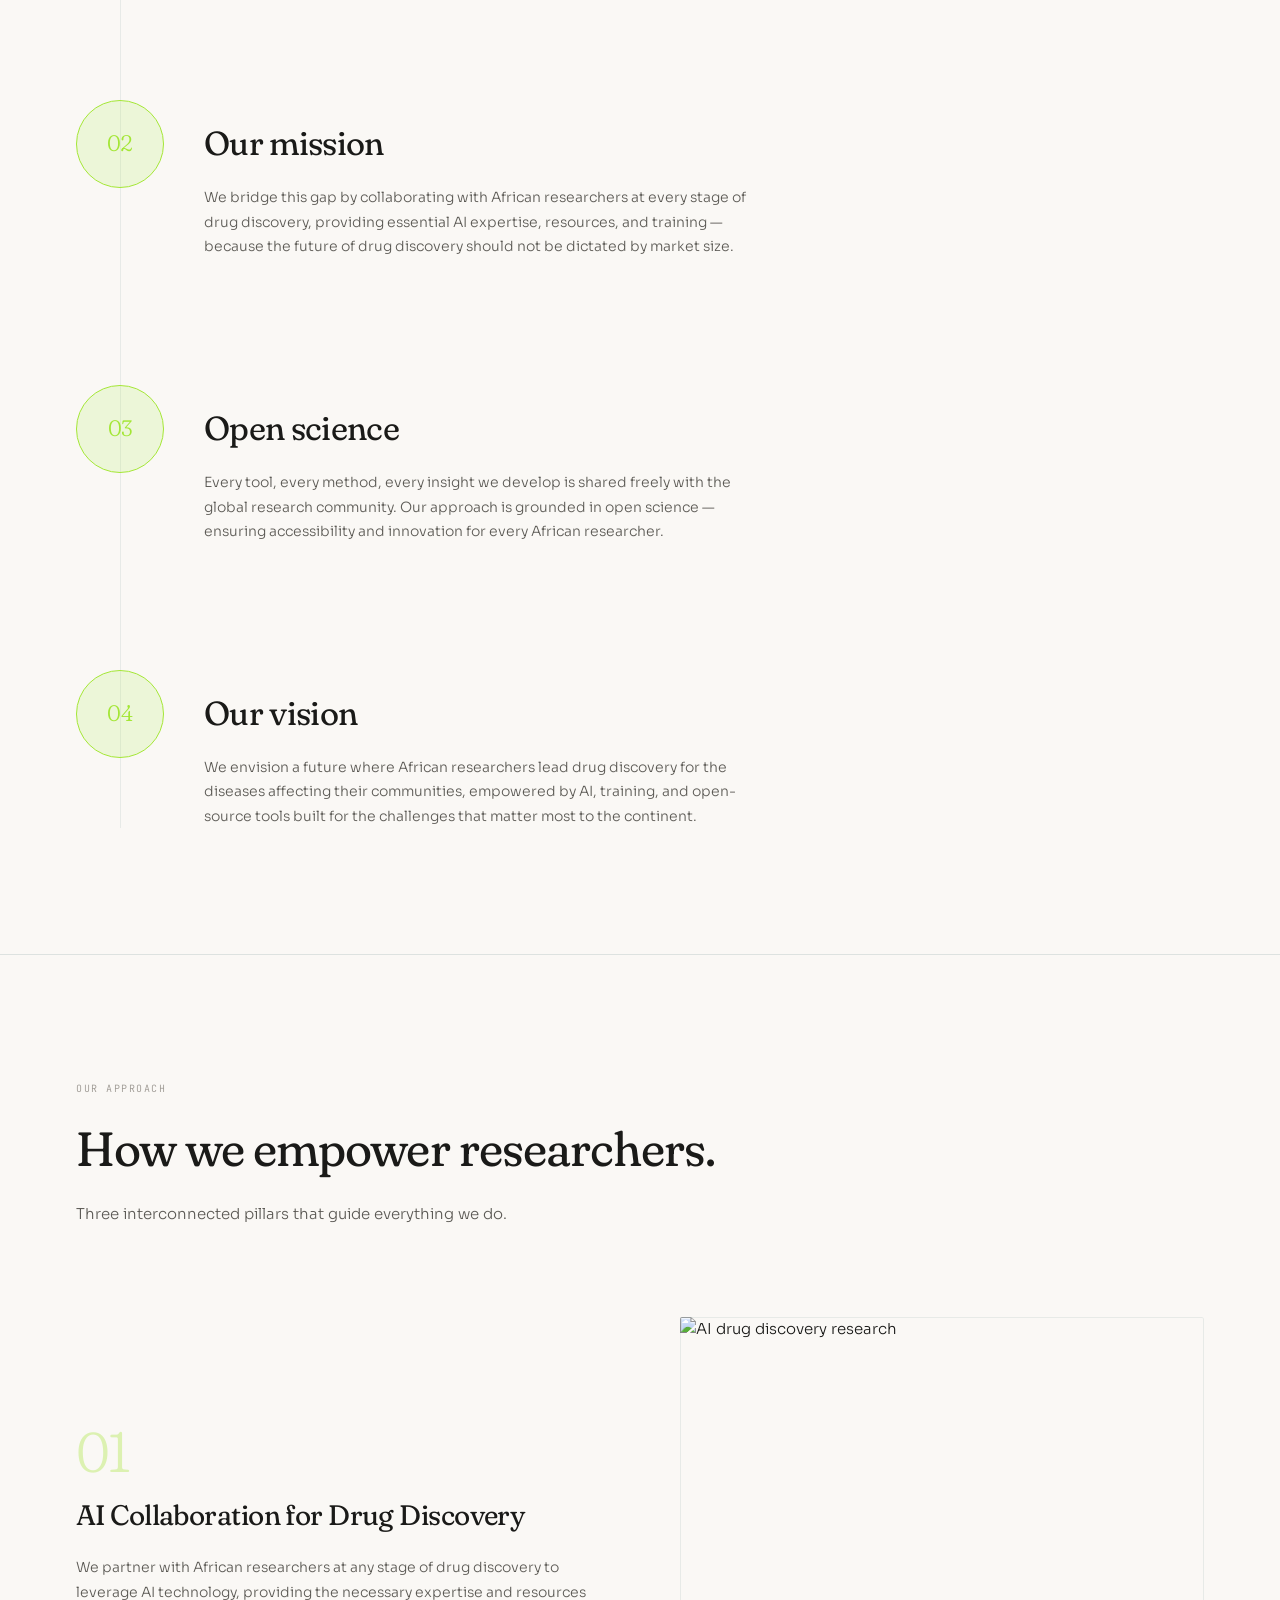
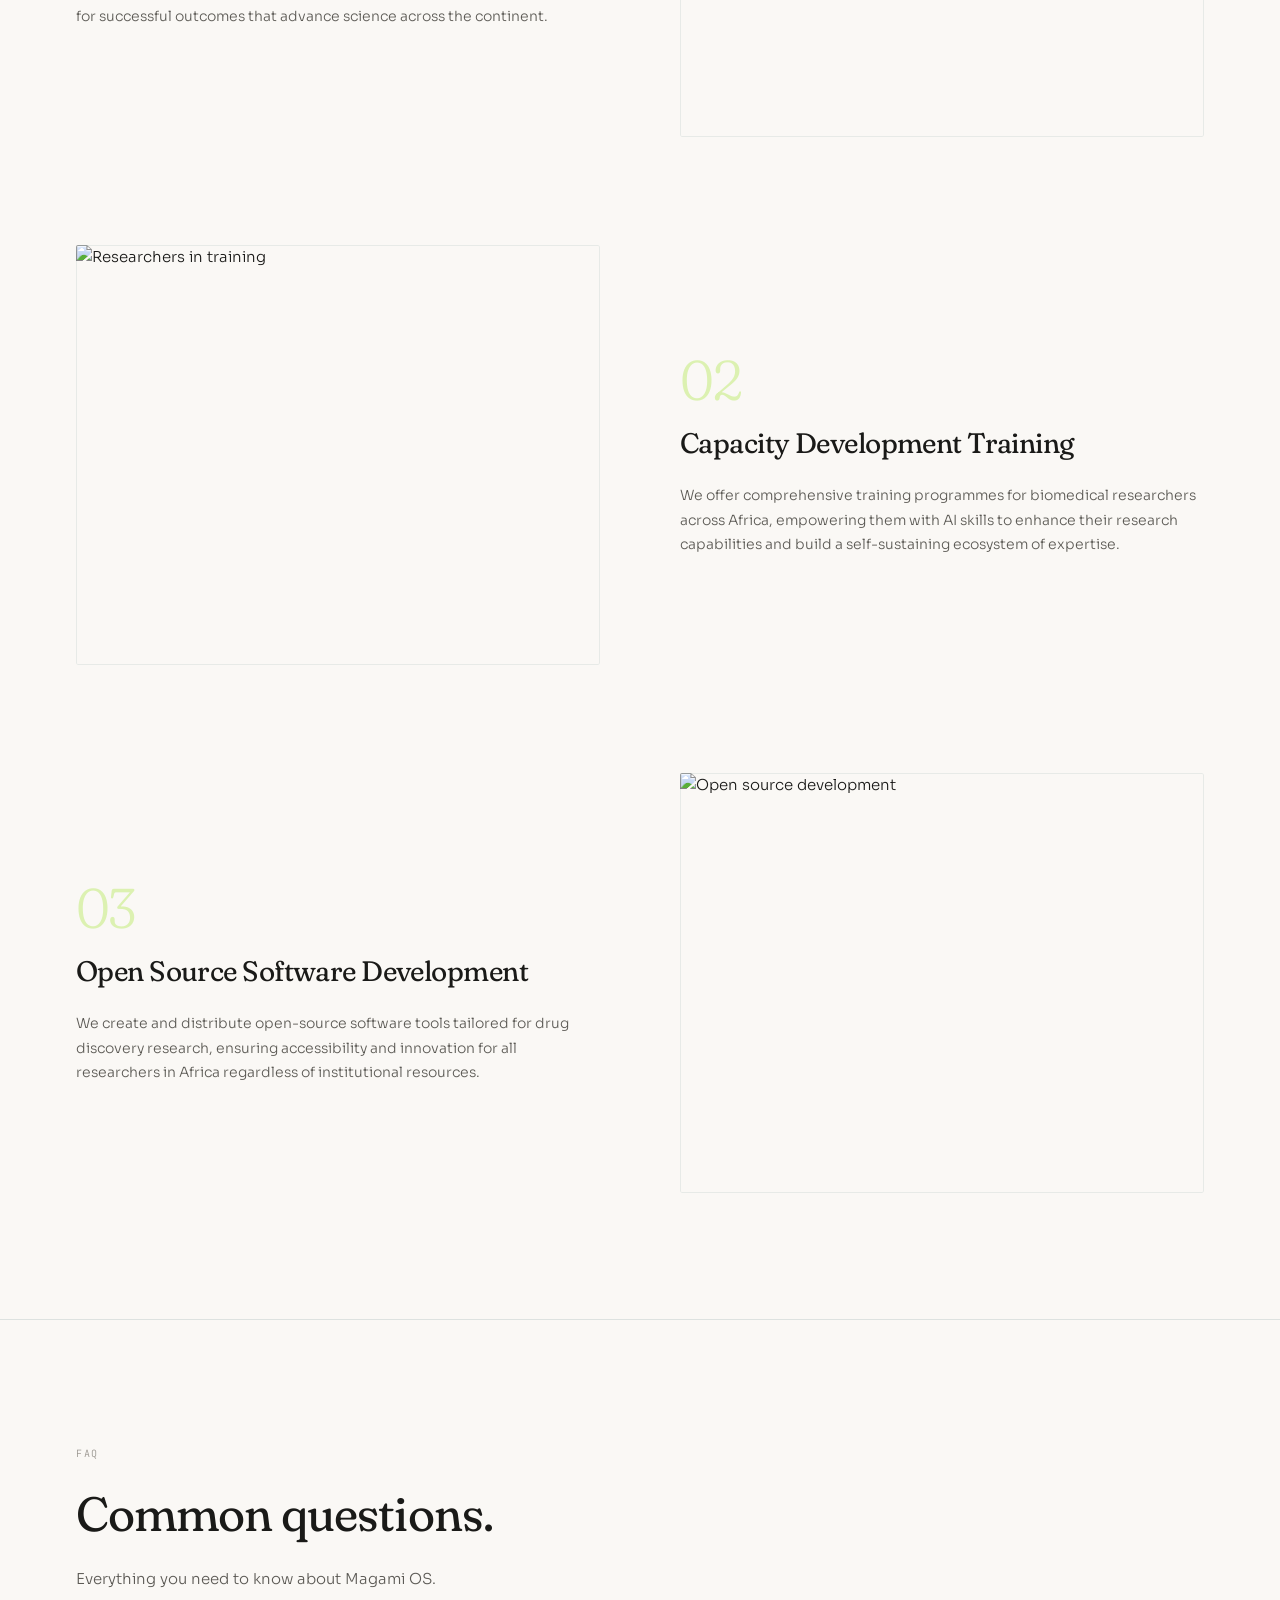
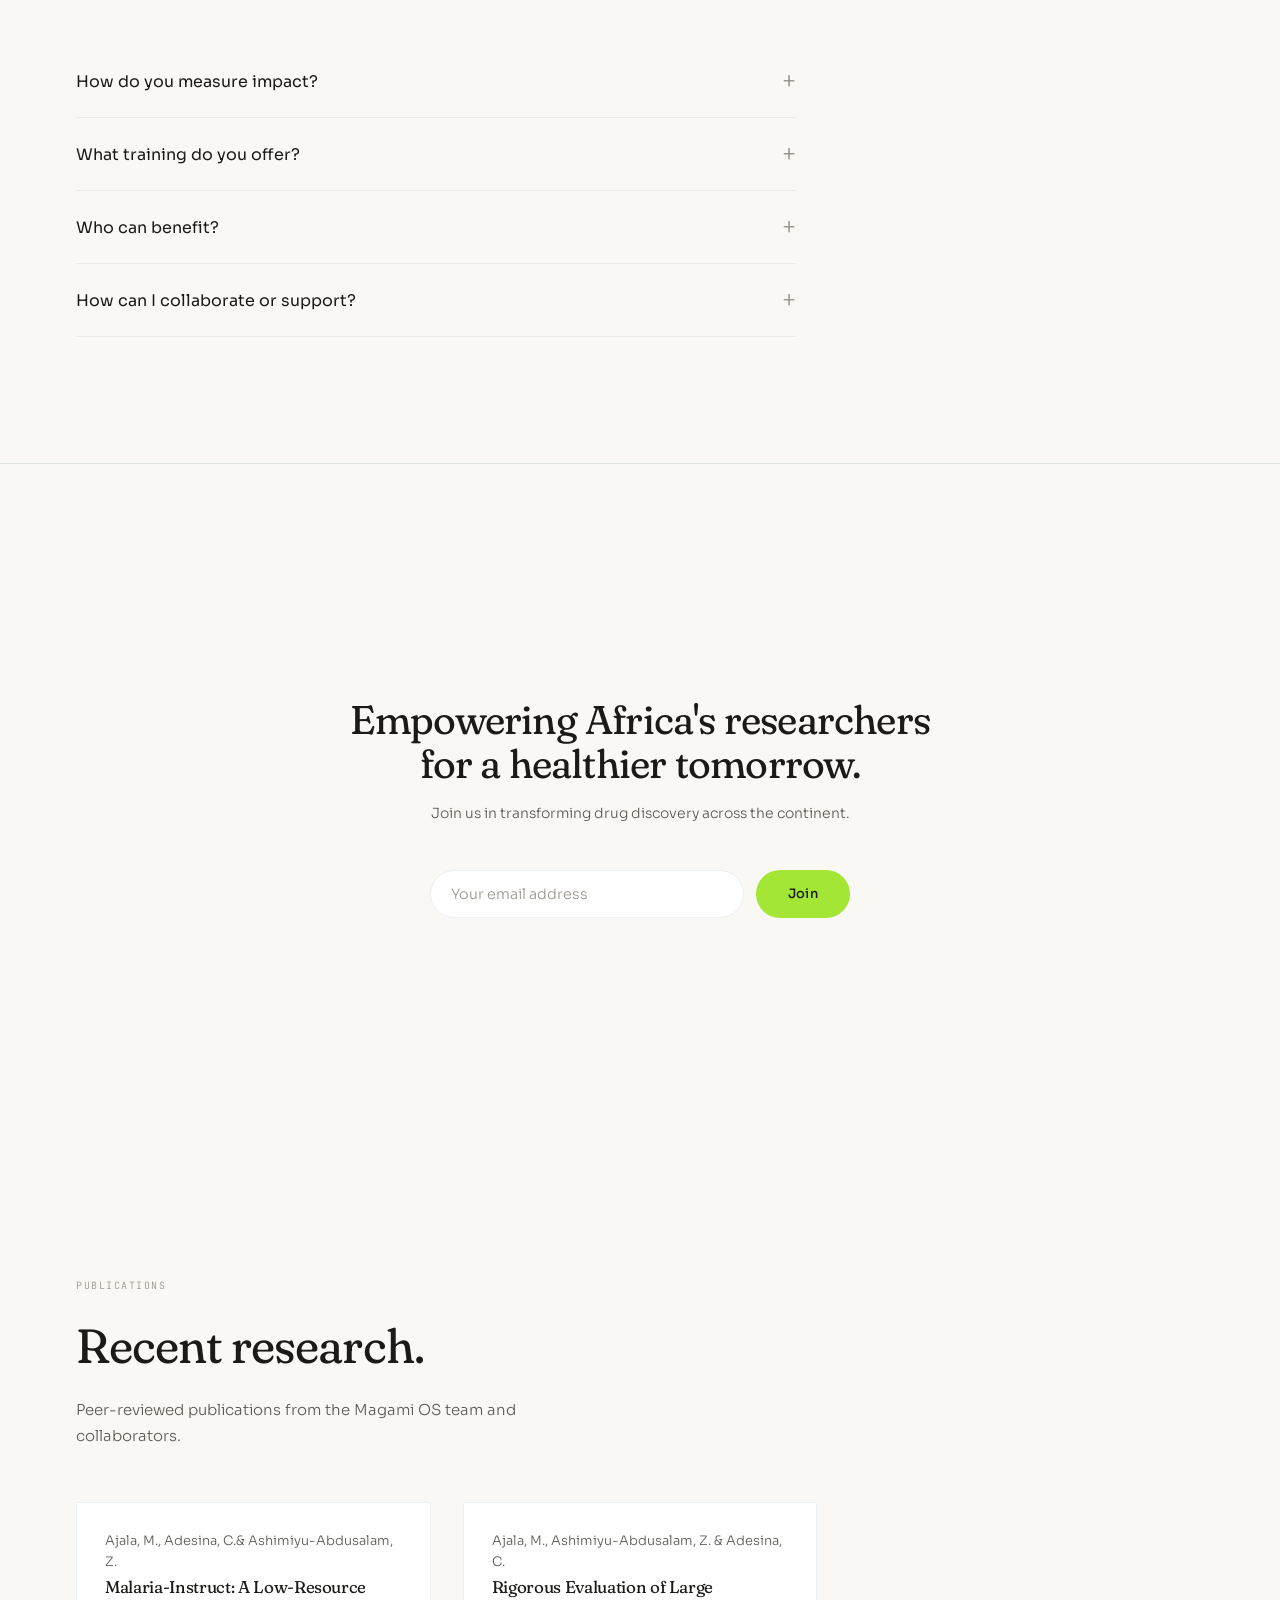
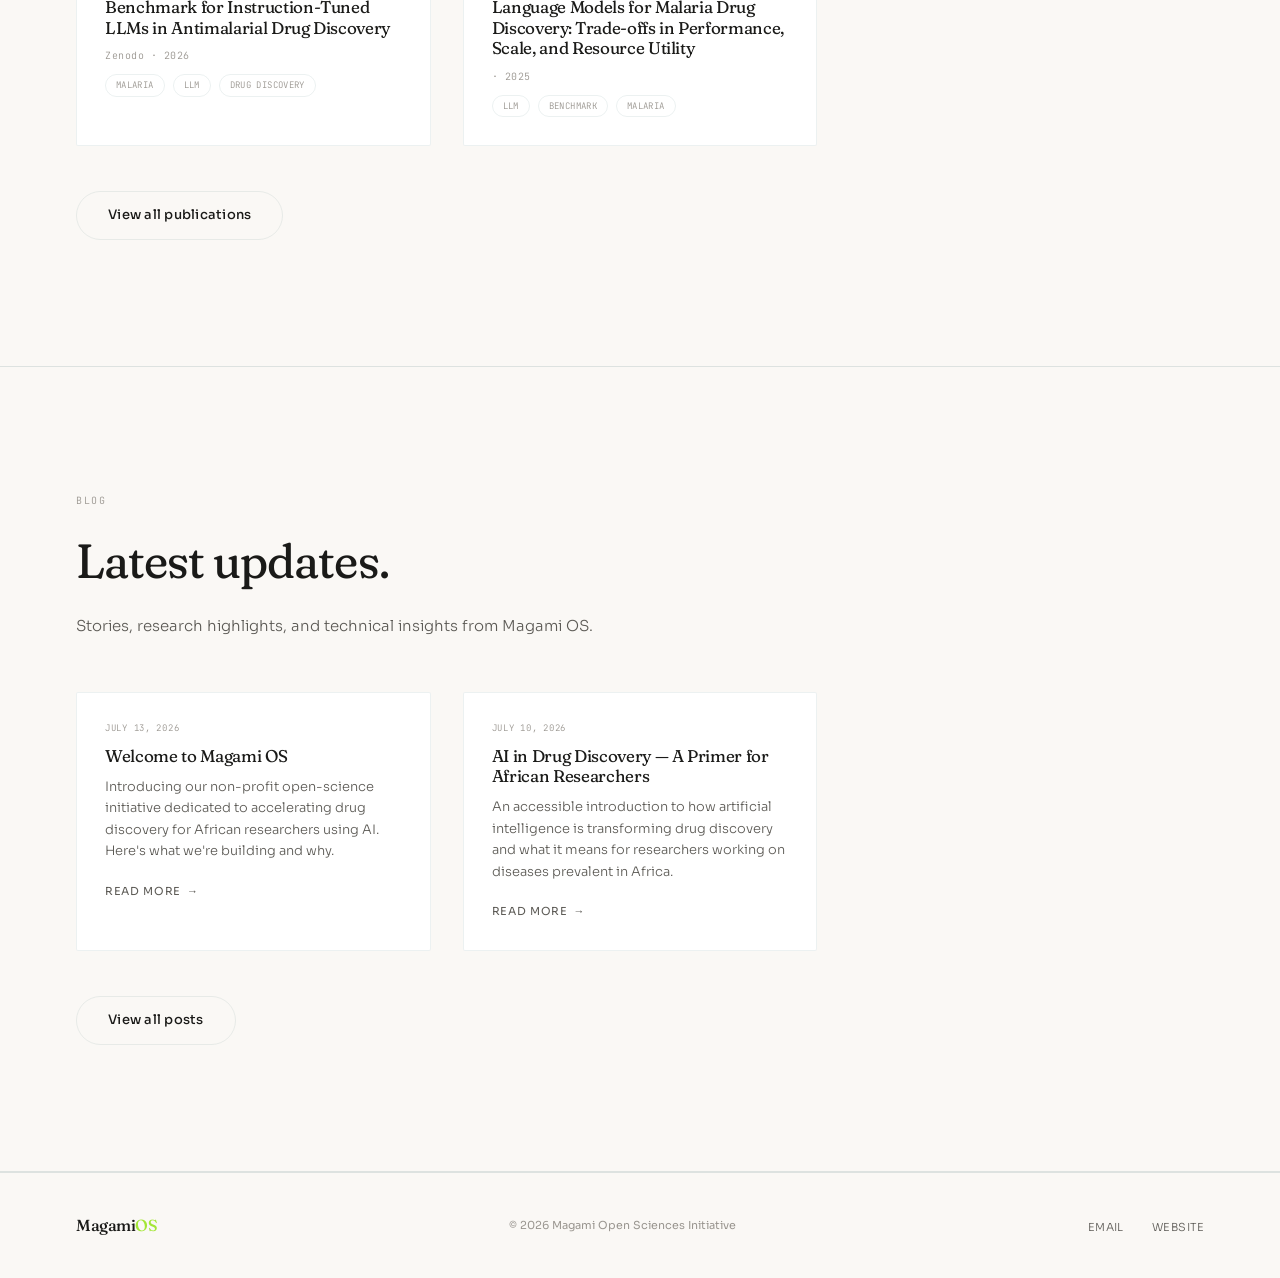
==== commit 347ae740: "Update website cta to update to google forms and sheets" ====
--- a/index.html
+++ b/index.html
@@ -240,8 +240,8 @@
     <div class="cta-block reveal">
       <h2>Empowering Africa's researchers<br>for a healthier tomorrow.</h2>
       <p>Join us in transforming drug discovery across the continent.</p>
-      <form class="cta-form" onsubmit="event.preventDefault();alert('Thank you. We\'ll be in touch.')">
-        <input type="email" placeholder="Your email address" required>
+      <form class="cta-form" action="https://docs.google.com/forms/d/e/1FAIpQLScDvuuy1ddCdcQfjV1G09gt-D0utuI6WqrkQ4TpHp8FvlIeFw/formResponse" method="POST" target="_blank">
+        <input type="email" name="entry.1796835285" placeholder="Your email address" required>
         <button type="submit" class="btn btn-primary">Join</button>
       </form>
     </div>
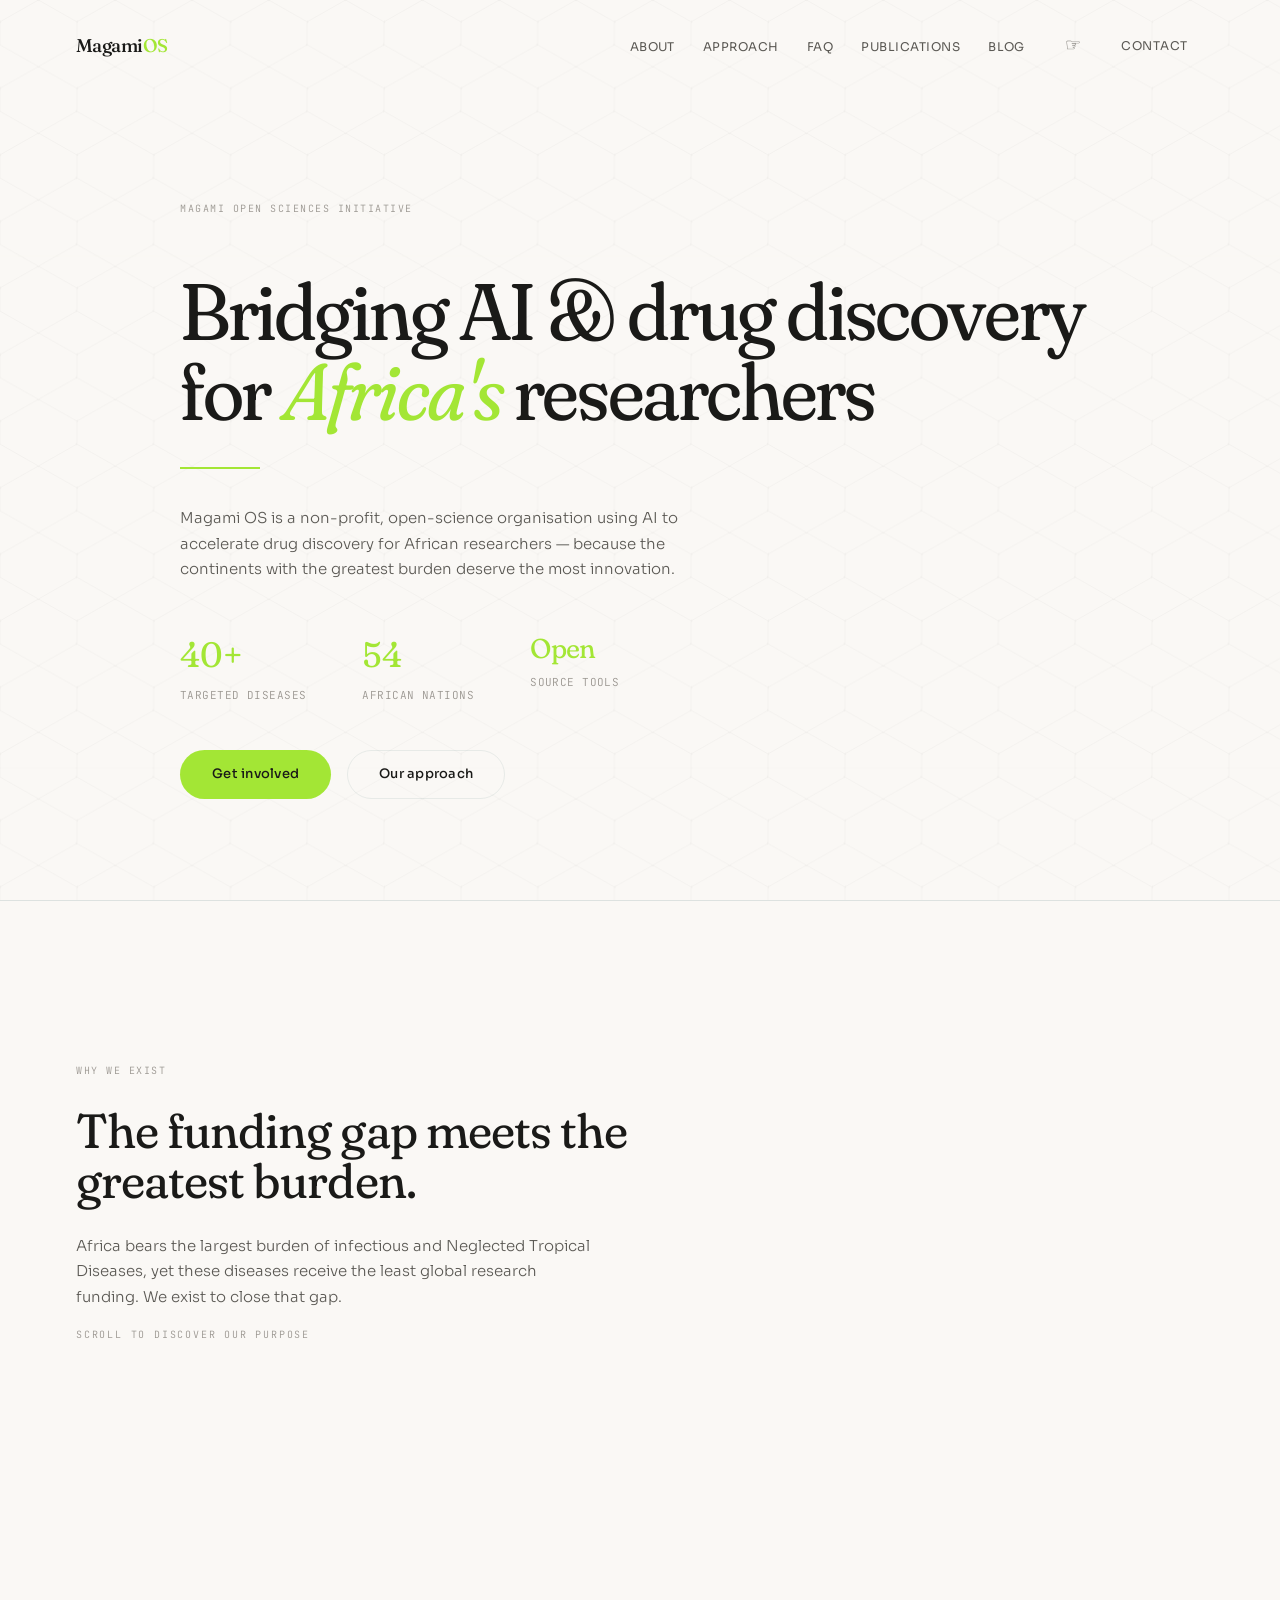
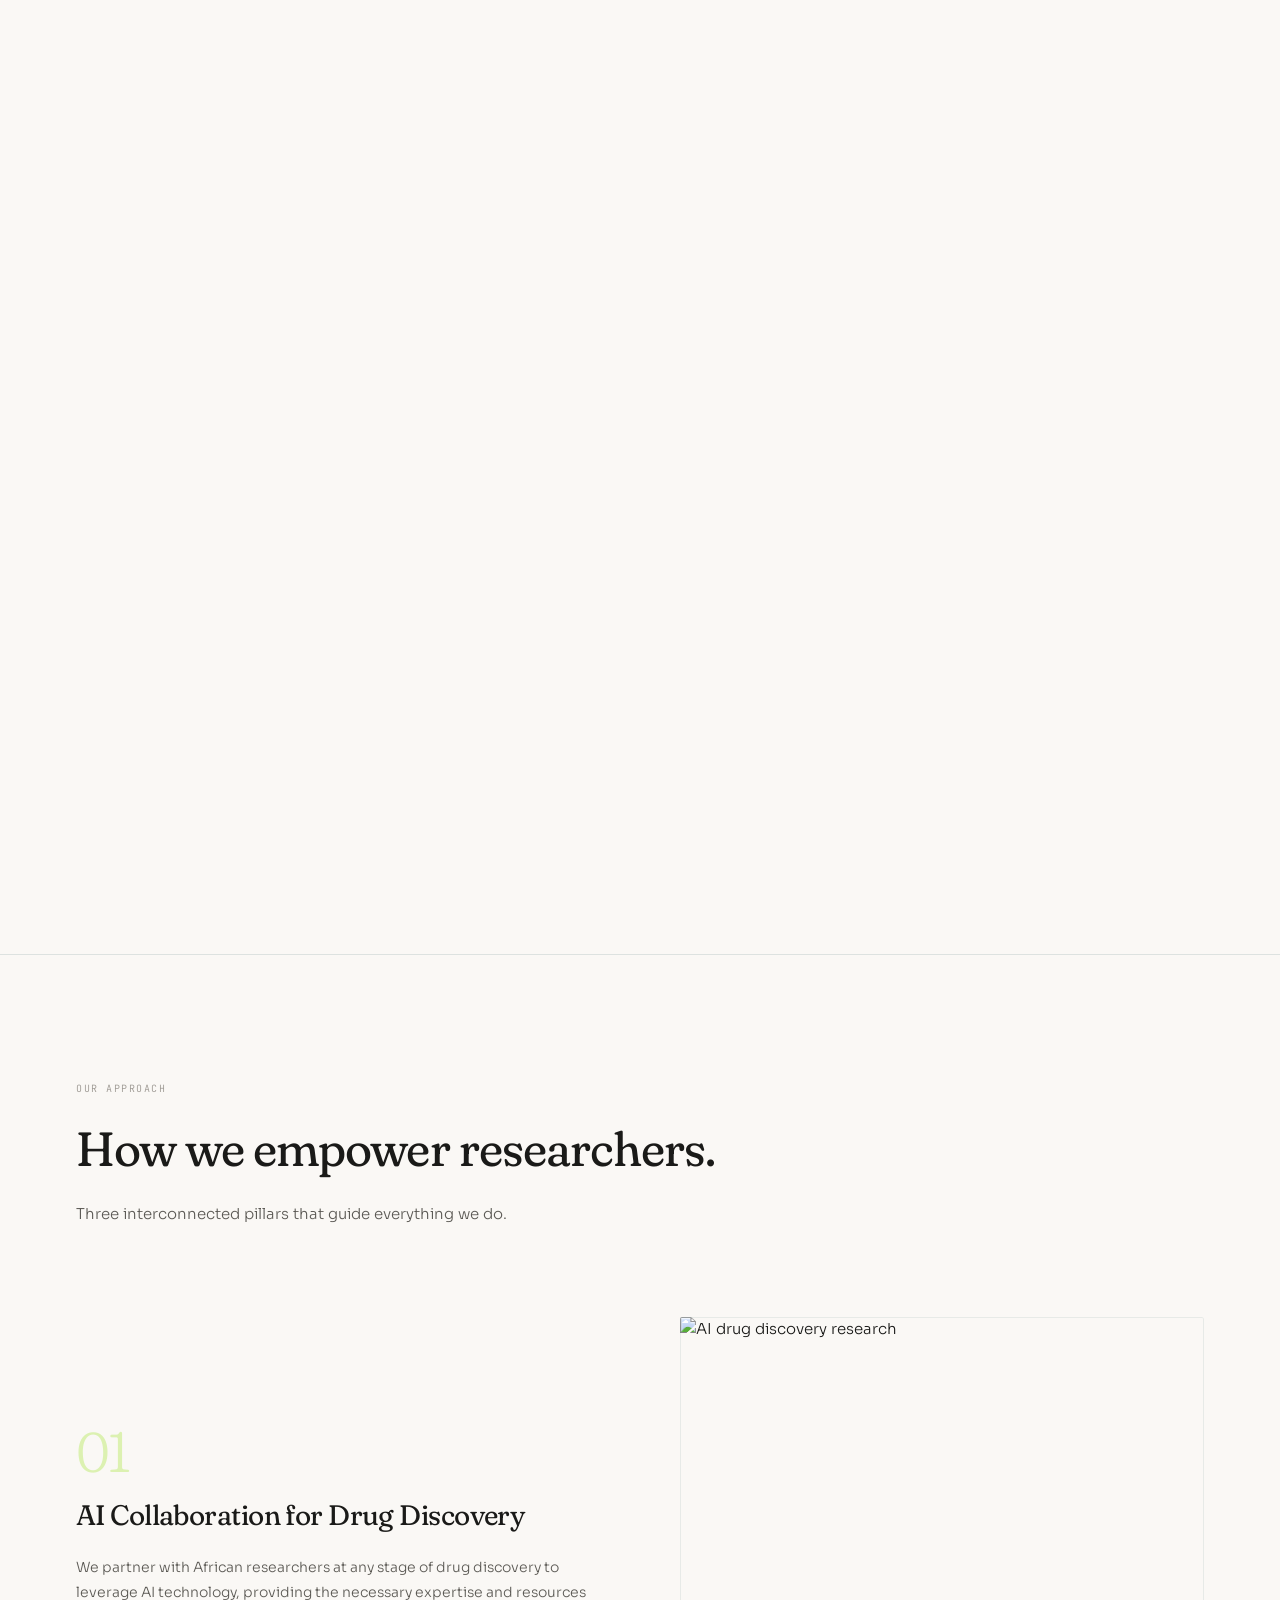
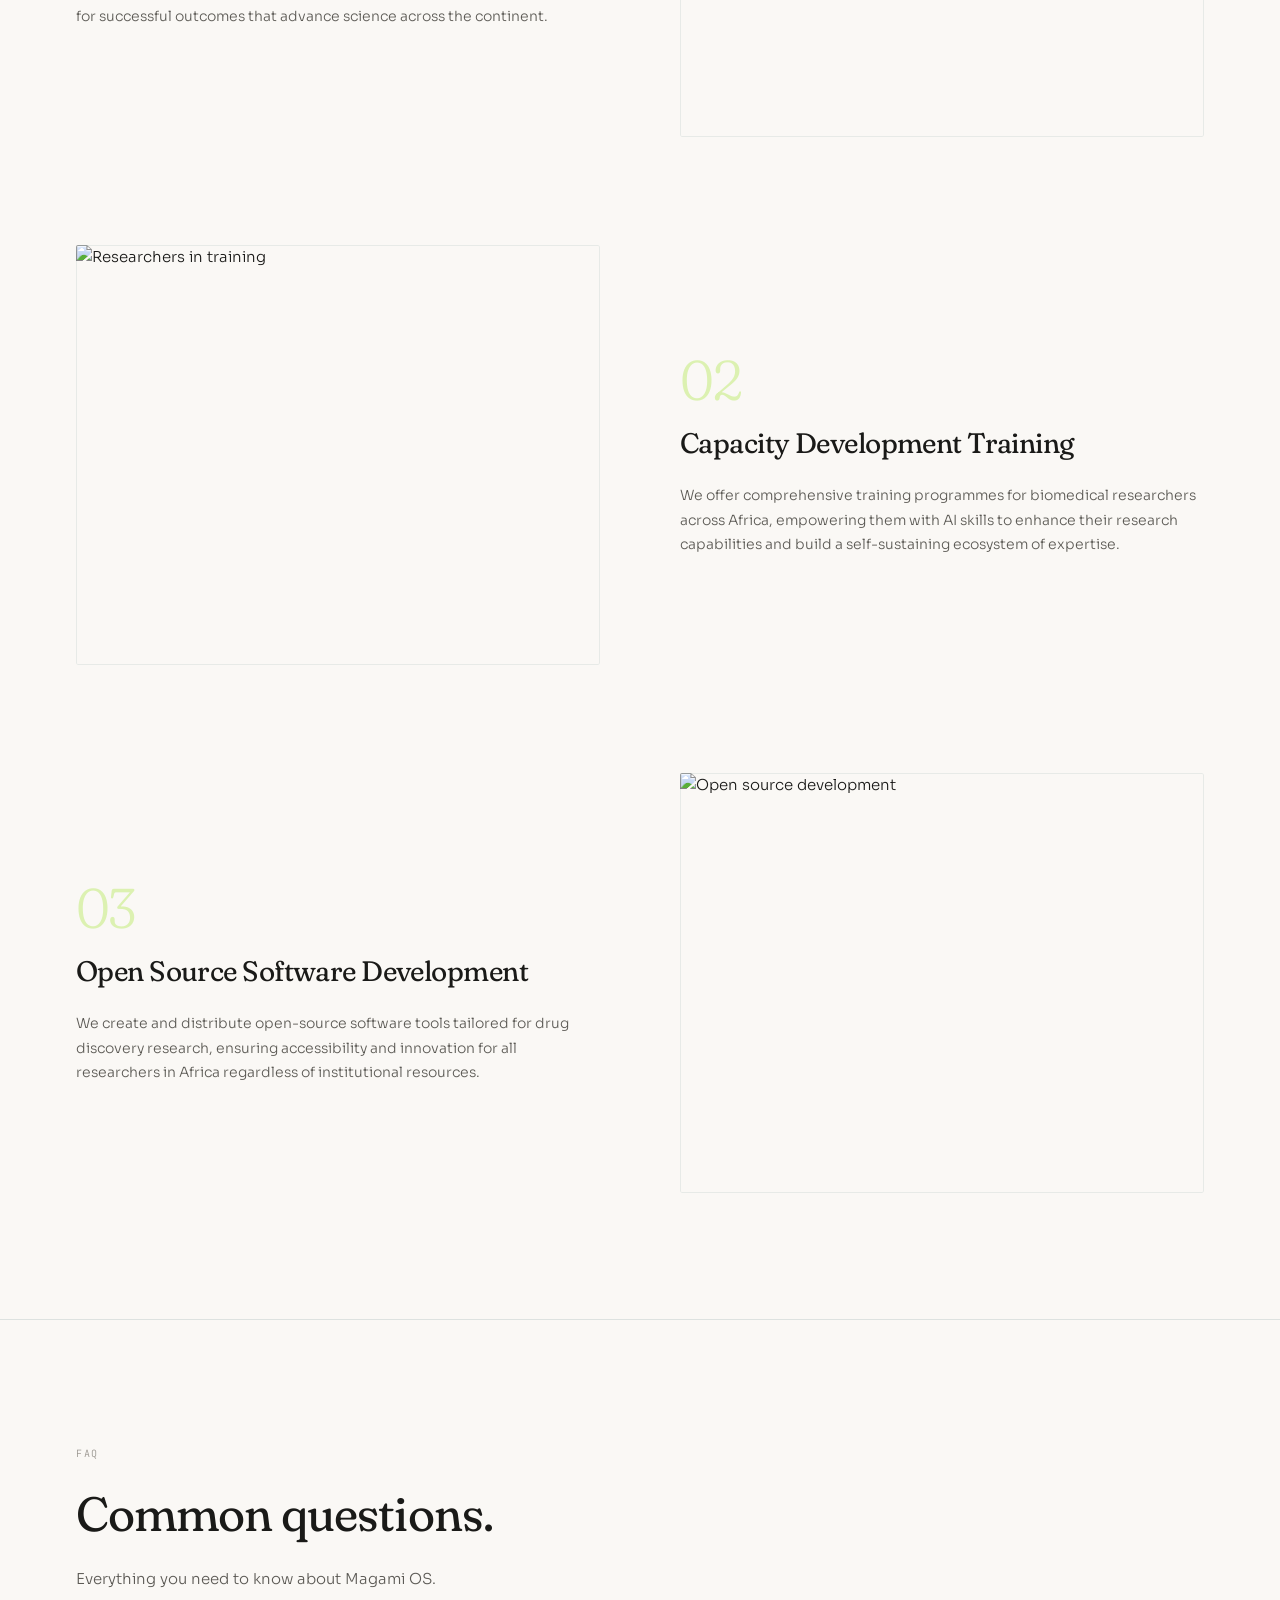
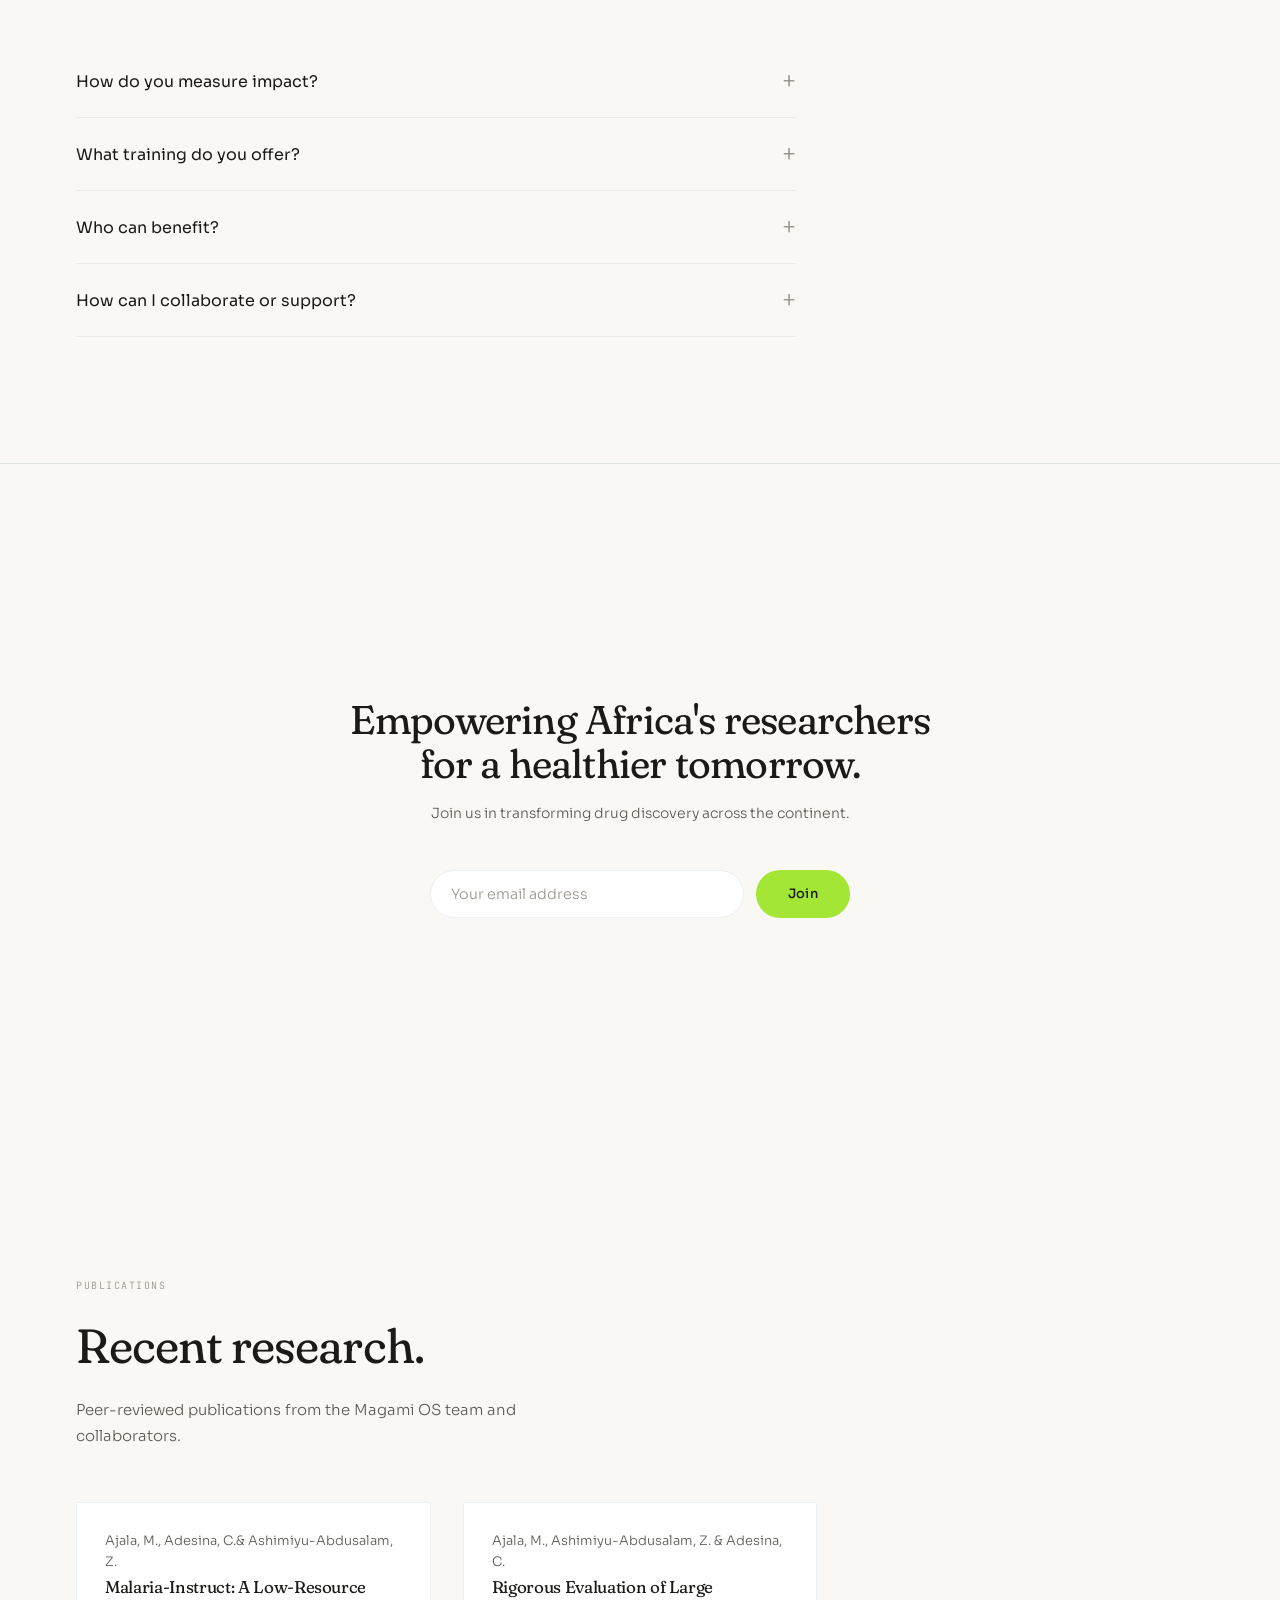
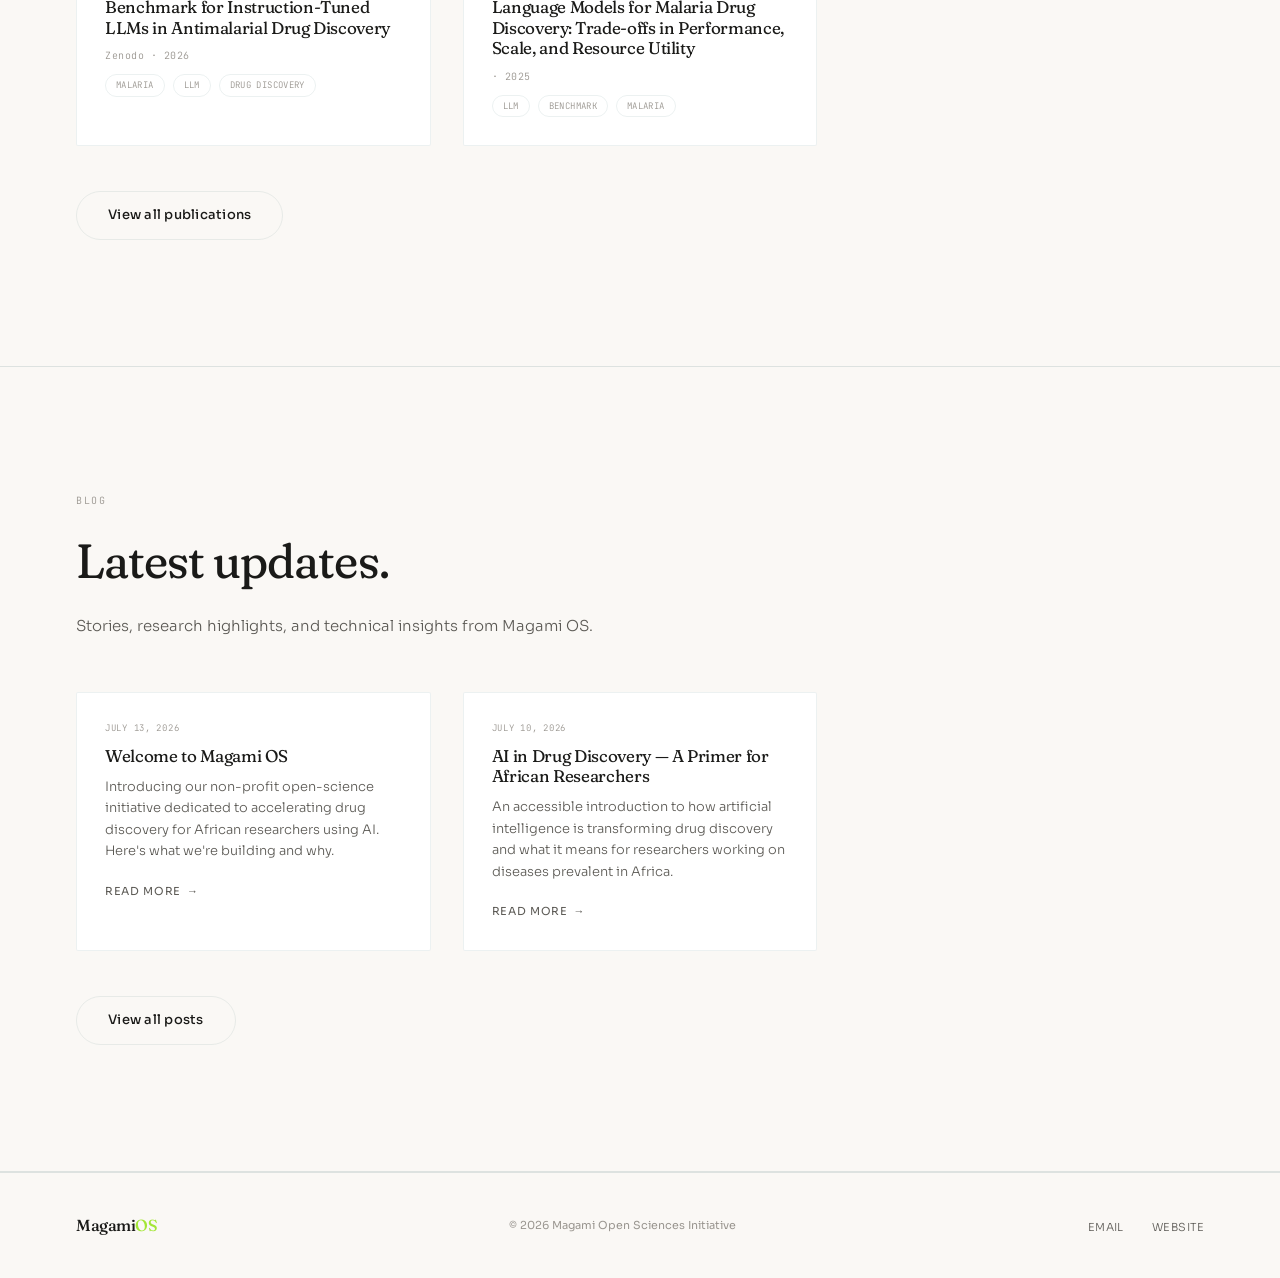
==== commit a5179f2c: "Update CTA flow" ====
--- a/index.html
+++ b/index.html
@@ -240,10 +240,11 @@
     <div class="cta-block reveal">
       <h2>Empowering Africa's researchers<br>for a healthier tomorrow.</h2>
       <p>Join us in transforming drug discovery across the continent.</p>
-      <form class="cta-form" action="https://docs.google.com/forms/d/e/1FAIpQLScDvuuy1ddCdcQfjV1G09gt-D0utuI6WqrkQ4TpHp8FvlIeFw/formResponse" method="POST" target="_blank">
+      <form class="cta-form" action="https://docs.google.com/forms/d/e/1FAIpQLScDvuuy1ddCdcQfjV1G09gt-D0utuI6WqrkQ4TpHp8FvlIeFw/formResponse" method="POST" target="hidden_iframe" onsubmit="setTimeout(function(){alert('Thank you. We\'ll be in touch.');}, 100);">
         <input type="email" name="entry.1796835285" placeholder="Your email address" required>
         <button type="submit" class="btn btn-primary">Join</button>
       </form>
+      <iframe name="hidden_iframe" style="display:none;"></iframe>
     </div>
   </div>
 </section>
